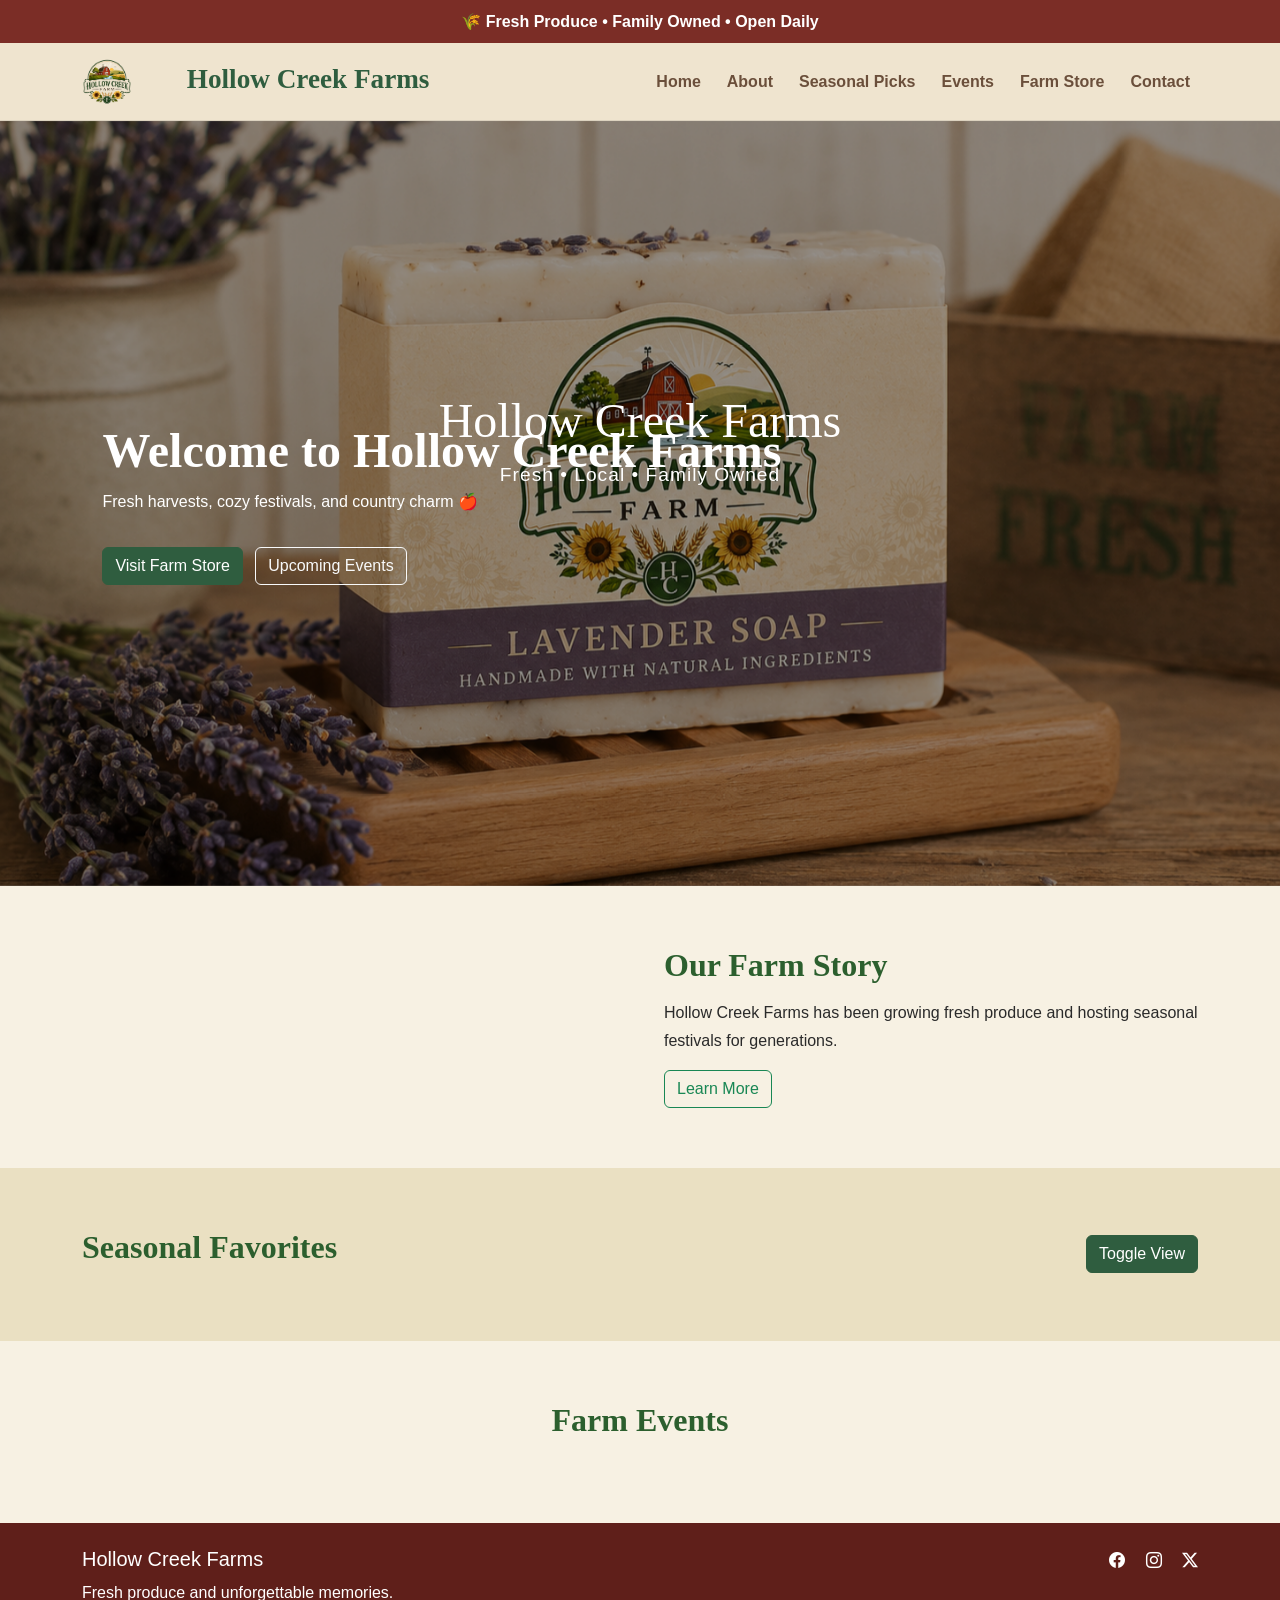
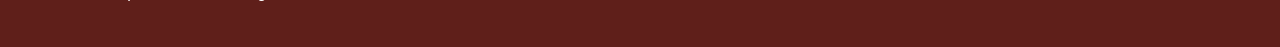
==== index.html @ d4c2c678 "idk modal broken" ====
<!doctype html>
<html lang="en" data-bs-theme="light">

<head>
    <meta charset="utf-8" />
    <meta name="viewport" content="width=device-width, initial-scale=1" />
    <title>Hollow Creek Farms</title>

    <!-- Bootstrap -->
    <link href="https://cdn.jsdelivr.net/npm/bootstrap@5.3.8/dist/css/bootstrap.min.css" rel="stylesheet">

    <!-- Bootstrap Icons -->
    <link rel="stylesheet" href="https://cdn.jsdelivr.net/npm/bootstrap-icons@1.11.3/font/bootstrap-icons.min.css">

    <!-- Custom CSS -->
    <link rel="stylesheet" href="styles.css">
</head>

<body>
    <div id="splashScreen">

    <div class="splashContent">
        <h1> Hollow Creek Farms</h1>
        <p>Fresh • Local • Family Owned</p>
    </div>

</div>

<header id="mainHeader">

    <div id="topBanner" class="text-center py-2 text-white">
        🌾 Fresh Produce • Family Owned • Open Daily
    </div>

    <nav id="mainNavbar" class="navbar navbar-expand-lg">
        <div class="container">
  
            <a class="navbar-brand fw-bold" href="#"> <img class="me-5 ms-0" src="Logos/main-logo-bg.png" alt="Logo" height="50"> Hollow Creek Farms
                
            </a>

            <button class="navbar-toggler" data-bs-toggle="collapse" data-bs-target="#navbarLinks">
                <span class="navbar-toggler-icon"></span>
            </button>

            <div class="collapse navbar-collapse" id="navbarLinks">

                <ul class="navbar-nav ms-auto">

                    <li class="nav-item"><a class="nav-link navBtn" href="farm.html">Home</a></li>
                    <li class="nav-item"><a class="nav-link navBtn" href="about.html">About</a></li>
                    <li class="nav-item"><a class="nav-link navBtn" href="#seasonalSection">Seasonal Picks</a></li>
                    <li class="nav-item"><a class="nav-link navBtn" href="activities.html">Events</a></li>
                    <li class="nav-item"><a class="nav-link navBtn" href="store.html">Farm Store</a></li>
                    <li class="nav-item"><a class="nav-link navBtn" href="contact.html">Contact</a></li>

                </ul>

            </div>
        </div>
    </nav>

</header>

<main>

<!-- HERO -->
<section id="heroSection">

    <div id="carouselId" class="carousel slide" data-bs-ride="carousel">

        <div class="carousel-inner">

            <div class="carousel-item active">
                <img src="soap.png" class="d-block w-100" alt="">
            </div>

            <div class="carousel-item">
                <img src="old-lady.png" class="d-block w-100" alt="">
            </div>

            <div class="carousel-item">
                <img src="images/farm3.jpg" class="d-block w-100" alt="">
            </div>

        </div>

    </div>

    <div id="heroOverlay"></div>

    <div id="heroContent">

        <h1>Welcome to Hollow Creek Farms</h1>

        <p>Fresh harvests, cozy festivals, and country charm 🍎</p>

        <div class="mt-3">
            <button class="btn btn-success me-2">Visit Farm Store</button>
            <button class="btn btn-outline-light">Upcoming Events</button>
        </div>

    </div>

</section>

<!-- ABOUT -->
<section id="aboutSection">
    <div class="container">

        <div class="row align-items-center g-5">

            <div class="col-lg-6">
                <img src="https://images.unsplash.com/photo-1500937386664-56d1dfef3854?q=80&w=1200"
                     class="img-fluid rounded shadow"
                     alt="">
            </div>

            <div class="col-lg-6">
                <h2 class="sectionTitle">Our Farm Story</h2>
                <p>
                    Hollow Creek Farms has been growing fresh produce and hosting seasonal festivals for generations.
                </p>
                <button class="btn btn-outline-success">Learn More</button>
            </div>

        </div>

    </div>
</section>

<!-- SEASONAL -->
<section id="seasonalSection">

    <div class="container">

        <div class="d-flex justify-content-between align-items-center mb-4">

            <h2 class="sectionTitle">Seasonal Favorites</h2>

            <button id="toggleSeasonalBtn" class="btn btn-success">
                Toggle View
            </button>

        </div>

        <div class="row g-4" id="seasonalContainer"></div>

    </div>

</section>

<!-- EVENTS -->
<section id="eventsSection">

    <div class="container">

        <h2 class="sectionTitle text-center mb-5">
            Farm Events
        </h2>

        <div class="row g-4" id="eventCards"></div>

    </div>

</section>

</main>

<footer id="mainFooter" class="text-white py-4">

    <div class="container">

        <div class="row">

            <div class="col-md-6">
                <h5>Hollow Creek Farms</h5>
                <p>Fresh produce and unforgettable memories.</p>
            </div>

            <div class="col-md-6 text-end">
                <i class="bi bi-facebook me-3"></i>
                <i class="bi bi-instagram me-3"></i>
                <i class="bi bi-twitter-x"></i>
            </div>

        </div>

    </div>

</footer>

<script src="https://cdn.jsdelivr.net/npm/bootstrap@5.3.8/dist/js/bootstrap.bundle.min.js"></script>
<script src="items.js"></script>
<script src="script.js"></script>

</body>
</html>
---- styles.css ----
/* ================================
   BASE THEME (SOFT FARM STYLE)
================================ */

body {
    font-family: "Trebuchet MS", sans-serif;
    background: #f7f1e3;
    color: #2a2a2a;
    line-height: 1.7;
}

html {
    scroll-behavior: smooth;
}

/* ================================
   TOP BANNER
================================ */

#topBanner {
    background: #7b2d26;
    font-weight: bold;
}

/* ================================
   NAVBAR
================================ */

#mainNavbar {
    background: #efe4cf;
    border-bottom: 1px solid rgba(0,0,0,0.08);
}

.navbar-brand {
    color: #2f5d3f !important;
    font-size: 1.7rem;
}

.navBtn {
    color: #6b4f3b !important;
    font-weight: 600;
    margin-left: 10px;
    position: relative;
}

.navBtn:hover {
    color: #7b2d26 !important;
}

/* ================================
   HERO
================================ */

#heroSection {
    position: relative;
    height: 85vh;
    overflow: hidden;
}

#carouselId {
    position: absolute;
    inset: 0;
    z-index: 1;
}

#carouselId img {
    width: 100%;
    height: 85vh;
    object-fit: cover;
}

#heroOverlay {
    position: absolute;
    inset: 0;
    background: rgba(0,0,0,0.4);
    z-index: 2;
}

#heroContent {
    position: relative;
    z-index: 3;

    height: 100%;
    display: flex;
    flex-direction: column;
    justify-content: center;

    /* LEFT ALIGN RESTORED */
    align-items: flex-start;
    text-align: left;

    padding-left: 8%;
    color: white;
}

#heroContent h1 {
    font-size: 3rem;
    font-weight: bold;
}

/* ================================
   SECTIONS
================================ */

#aboutSection,
#seasonalSection,
#eventsSection {
    padding: 60px 0;
}

.sectionTitle {
    color: #2f5d3f;
    font-weight: bold;
    margin-bottom: 15px;
}

/* ================================
   CARDS
================================ */

.card {
    border: none;
    border-radius: 18px;
    overflow: hidden;
    box-shadow: 0 4px 12px rgba(0,0,0,0.12);
    transition: 0.3s ease;
}

.card:hover {
    transform: translateY(-6px);
}

.card img {
    height: 240px;
    object-fit: cover;
}

.card-title {
    color: #2f5d3f;
    font-weight: bold;
}

/* ================================
   SECTIONS COLORS
================================ */

#seasonalSection {
    background: #eae0c2;
}

#eventsSection {
    background: #f7f1e3;
}

/* ================================
   BUTTONS
================================ */

.btn-success {
    background: #2f5d3f;
    border-color: #2f5d3f;
}

.btn-success:hover {
    background: #4f7d5f;
    border-color: #4f7d5f;
}

/* ================================
   FOOTER
================================ */

#mainFooter {
    background: #5f1f1a;
}

#mainFooter i {
    cursor: pointer;
    transition: 0.3s ease;
}

#mainFooter i:hover {
    transform: scale(1.2);
    color: #d4a017;
}
/* =========================
   TYPOGRAPHY RESTORE (REQUESTED)
========================= */

body {
    font-family: "Lato", Arial, sans-serif;
}

/* Headings = classic farm elegance */
h1, h2, h3, .sectionTitle {
    font-family: "Playfair Display", serif;
}

/* Keep left-aligned “identity feel” */
.navbar-brand {
    text-align: left;
    font-family: "Playfair Display", serif;
}

/* =========================
   HERO (CONTACT PAGE)
========================= */

.pageHero {
    min-height: 45vh;
    background: linear-gradient(
        rgba(44, 95, 46, 0.75),
        rgba(139, 37, 0, 0.55)
    ),
    url("https://images.unsplash.com/photo-1500937386664-56d1dfef3854?q=80&w=1600&auto=format&fit=crop");

    background-size: cover;
    background-position: center;

    padding: 80px 20px;
}

/* =========================
   INFO / FORM CARDS
========================= */

.infoCard,
.formCard {
    background: var(--color-parchment, #EDE0C4);
    border-radius: 16px;
    box-shadow: var(--shadow-soft, 0 4px 12px rgba(0,0,0,0.12));
}

/* =========================
   SECTION TITLE (ENHANCED)
========================= */

.sectionTitle {
    color: var(--color-forest, #2C5F2E);
    font-weight: 700;
    margin-bottom: 15px;
}

/* =========================
   FORM STYLING
========================= */

.form-control {
    border-radius: 10px;
    border: 1px solid rgba(0,0,0,0.15);
    padding: 10px;
}

.form-control:focus {
    border-color: var(--color-meadow, #5A7A3A);
    box-shadow: 0 0 0 0.2rem rgba(90, 122, 58, 0.2);
}

/* =========================
   SOCIAL ICON STYLE
========================= */

.socials i {
    color: var(--color-forest, #2C5F2E);
    margin-right: 6px;
}

/* =========================
   NAV IMPROVEMENTS (SUBTLE POLISH)
========================= */

.navBtn {
    font-weight: 600;
    position: relative;
}

.navBtn:hover {
    color: var(--color-barn-red, #8B2500) !important;
}

/* underline animation */
.navBtn::after {
    content: "";
    position: absolute;
    left: 0;
    bottom: -3px;
    width: 0%;
    height: 2px;
    background: var(--color-barn-red, #8B2500);
    transition: 0.3s ease;
}

.navBtn:hover::after {
    width: 100%;
}
/* ================================
   CIRCLE CARD LAYOUT
================================ */

.circle-card {
    display: flex;
    flex-wrap: wrap;
    gap: 1.5rem;
    justify-content: flex-start; /* or center if you prefer */
}

/* Each individual circle */
.circle-item {
    position: relative;
    width: 220px;
    height: 220px;
    border-radius: 50%;
    overflow: hidden;
    flex: 0 0 auto; /* prevents Bootstrap col-4 from stretching it */
}

/* Image inside the circle */
.circle-item img {
    width: 100%;
    height: 100%;
    object-fit: cover;
    border-radius: 50%;
        transform: scale(1.1);
        
}
.face-left {
    object-position: 0% center;
}
.circle-item {
    position: relative;
    overflow: hidden;
}

/* =========================
   OVERLAY FIX (HOVER REVEAL)
========================= */

.overlay {
    position: absolute;
    inset: 0;

    background: rgba(0, 0, 0, 0.65);

    display: flex;
    flex-direction: column;
    justify-content: center;
    align-items: center;

    opacity: 0;
    transition: opacity 0.3s ease;

    border-radius: 50%;
}

/* THIS is what you're missing */
.circle-item:hover .overlay {
    opacity: 1;
}
/* ================================
   EXPLORE FARM PAGE (MAP THEME)
================================ */

#exploreHero {
    background: linear-gradient(
        rgba(47, 93, 63, 0.75),
        rgba(123, 45, 38, 0.55)
    ),
    url("https://images.unsplash.com/photo-1500595046743-cd271d694d30?q=80&w=1600&auto=format&fit=crop");

    background-size: cover;
    background-position: center;

    color: white;
    padding: 90px 20px;
    text-align: center;
}

#exploreHero h1 {
    font-family: "Playfair Display", serif;
    font-size: 3rem;
    font-weight: bold;
}

/* ================================
   FARM MAP CARD
================================ */

.mapCard {
    border-radius: 20px;
    overflow: hidden;
    background: #efe4cf;
    box-shadow: 0 6px 18px rgba(0,0,0,0.15);
    transition: transform 0.3s ease;
}

.mapCard:hover {
    transform: scale(1.01);
}

.mapPlaceholder {
    height: 450px;
    background: linear-gradient(
        135deg,
        #eae0c2,
        #f7f1e3
    );

    display: flex;
    align-items: center;
    justify-content: center;

    text-align: center;
    border-radius: 20px;
}

/* Map Image Container - Makes image fill the card */
.map-image-container {
    width: 100%;
    height: 500px;
    overflow: hidden;
    display: block;
}

.map-image-container img {
    width: 100%;
    height: 100%;
    object-fit: cover;
    display: block;
}

/* ================================
   DIRECTIONS SECTION
================================ */

.directionsBox {
    background: #efe4cf;
    border-radius: 18px;
    padding: 25px;
    box-shadow: 0 4px 14px rgba(0,0,0,0.12);
}

.directionsList .list-group-item {
    background: transparent;
    border: none;
    border-bottom: 1px dashed rgba(0,0,0,0.15);
    padding-left: 0;
    color: #6b4f3b;
}

/* ================================
   FEATURED AREAS (CARDS)
================================ */

.featureCard {
    border-radius: 18px;
    background: #f7f1e3;
    border: none;
    transition: all 0.3s ease;
    box-shadow: 0 4px 12px rgba(0,0,0,0.1);
    text-align: center;
}

.featureCard:hover {
    transform: translateY(-6px);
    background: #efe4cf;
}

.featureCard i {
    color: #2f5d3f;
    margin-bottom: 10px;
}

/* ================================
   ACTIVITY CARDS
================================ */

.activityCard {
    background: #ffffff;
    border-radius: 16px;
    border: none;
    box-shadow: 0 4px 12px rgba(0,0,0,0.08);
    transition: 0.3s ease;
}

.activityCard:hover {
    transform: translateY(-5px);
    box-shadow: 0 8px 20px rgba(0,0,0,0.15);
}

/* ================================
   FAQ ACCORDION
================================ */

.accordion-button {
    background: #efe4cf;
    color: #2f5d3f;
    font-weight: 600;
}

.accordion-button:not(.collapsed) {
    background: #2f5d3f;
    color: white;
}

.accordion-item {
    border: none;
    margin-bottom: 10px;
    border-radius: 12px;
    overflow: hidden;
}

/* ================================
   SECTION SPACING (CLEANER LAYOUT)
================================ */

section {
    padding: 70px 0;
}

/* ================================
   ICON STYLING (GLOBAL FARM LOOK)
================================ */

.bi {
    transition: 0.3s ease;
}

.bi:hover {
    transform: scale(1.15);
    color: #7b2d26;
}

/* ================================
   SMALL POLISH
================================ */

.shadow-soft {
    box-shadow: 0 4px 12px rgba(0,0,0,0.10);
}

.rounded-xl {
    border-radius: 20px;
}
/* ================================
   SPLASH SCREEN
================================ */

#splashScreen {
    position: fixed;
    inset: 0;
    /* background: #2f5d3f; farm green */
    background: url("https://cdn.stocksnap.io/img-thumbs/280h/sunflowers-farm_MTDPG5UVK0.jpg") center/cover no-repeat;
    color: white;

    display: flex;
    align-items: center;
    justify-content: center;

    text-align: center;

    z-index: 9999;

    opacity: 1;
    transition: opacity 1.2s ease, visibility 1.2s ease;
}

/* when hidden */
#splashScreen.fade-out {
    opacity: 0;
    visibility: hidden;
}

.splashContent h1 {
    font-size: 3rem;
    font-family: "Playfair Display", serif;
}

.splashContent p {
    font-size: 1.2rem;
    margin-top: 10px;
    letter-spacing: 1px;
}
.splashContent {
    animation: popIn 1s ease;
}

@keyframes popIn {
    from { transform: scale(0.8); opacity: 0; }
    to { transform: scale(1); opacity: 1; }
}

.map {
    height: 500px;
     background-size: cover; 
width:500px;
}
.hold {
    height: 500px;
     background-size: cover;
width:500px;
}
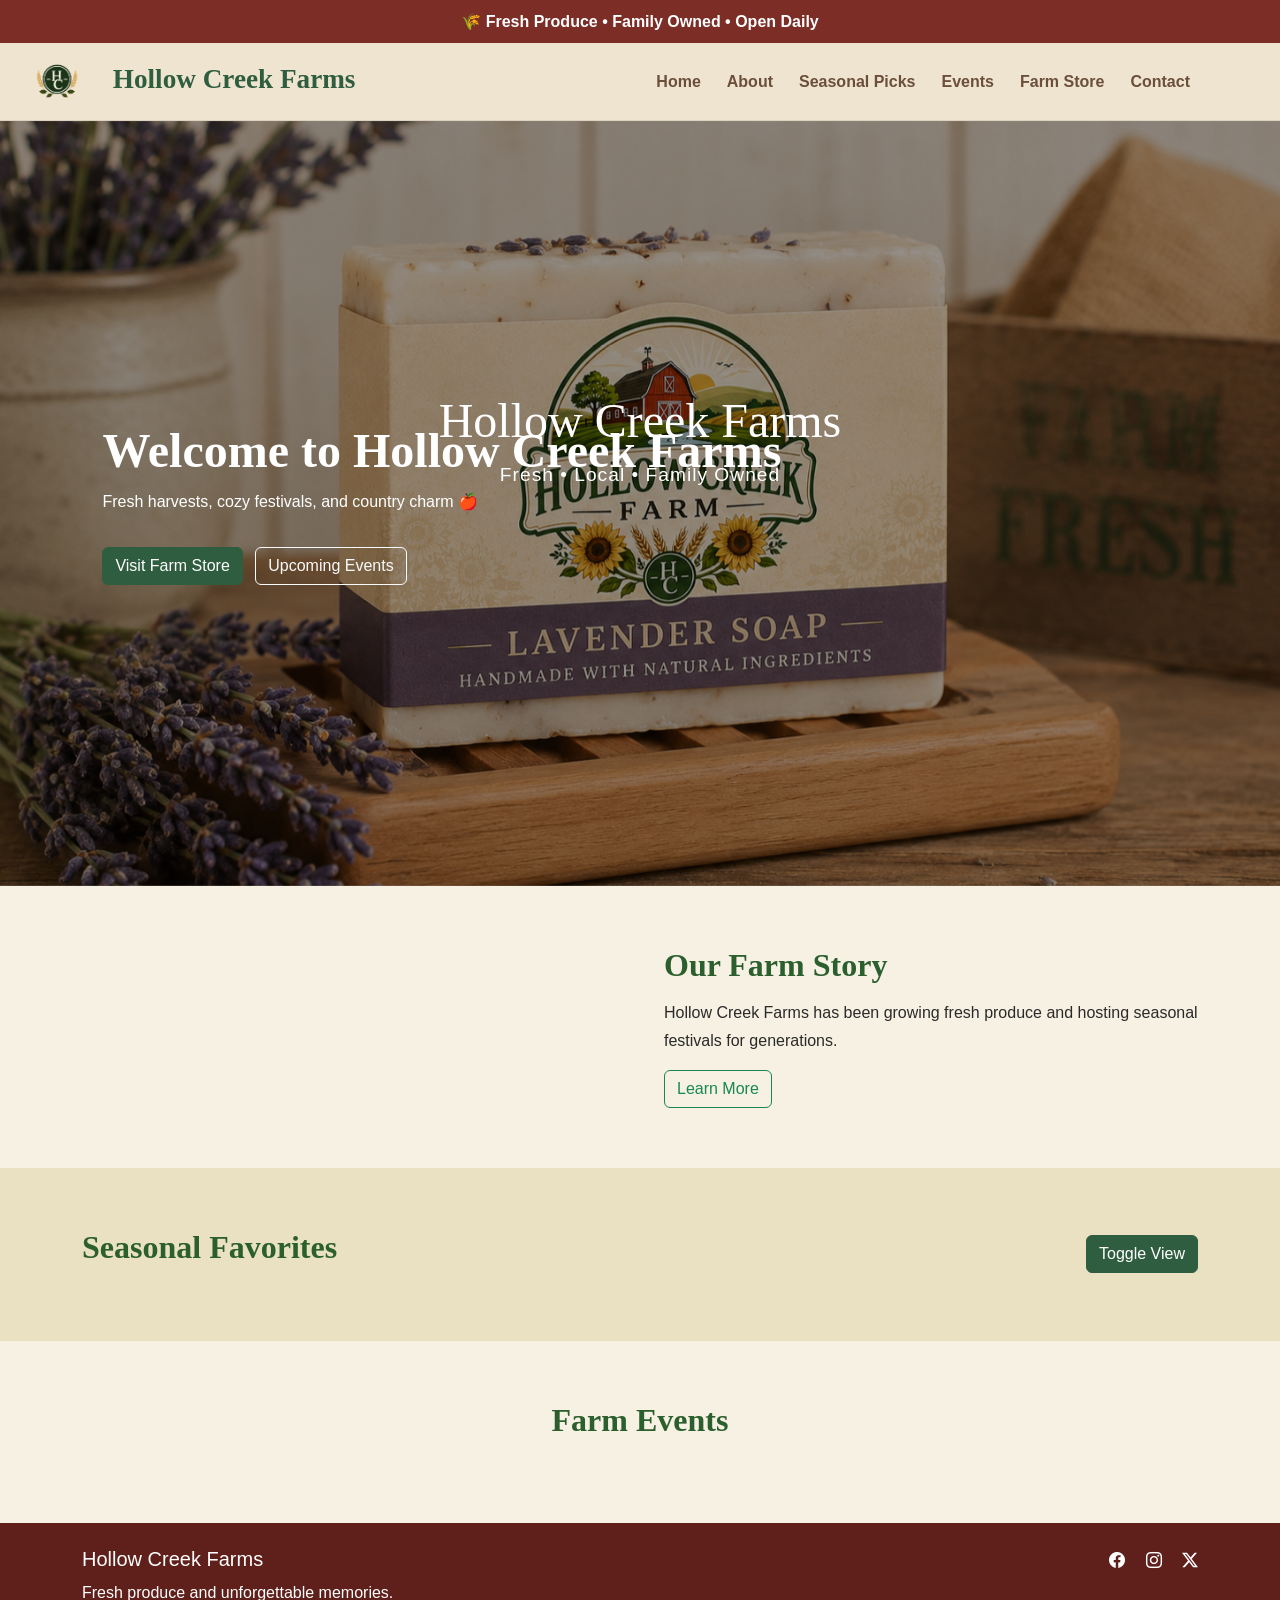
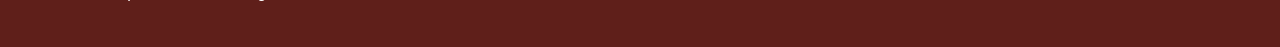
==== commit 0c9b8632: "need to do socratic" ====
--- a/index.html
+++ b/index.html
@@ -35,7 +35,7 @@
     <nav id="mainNavbar" class="navbar navbar-expand-lg">
         <div class="container">
   
-            <a class="navbar-brand fw-bold" href="#"> <img class="me-5 ms-0" src="Logos/main-logo-bg.png" alt="Logo" height="50"> Hollow Creek Farms
+            <a class="navbar-brand fw-bold" href="index.html"> <img class="me-4 ms-0 px-0 py-0" src="hclogo.png" alt="Logo" height="50"> Hollow Creek Farms
                 
             </a>
 
@@ -49,7 +49,7 @@
 
                     <li class="nav-item"><a class="nav-link navBtn" href="farm.html">Home</a></li>
                     <li class="nav-item"><a class="nav-link navBtn" href="about.html">About</a></li>
-                    <li class="nav-item"><a class="nav-link navBtn" href="#seasonalSection">Seasonal Picks</a></li>
+                    <li class="nav-item"><a class="nav-link navBtn" href="farm.html">Seasonal Picks</a></li>
                     <li class="nav-item"><a class="nav-link navBtn" href="activities.html">Events</a></li>
                     <li class="nav-item"><a class="nav-link navBtn" href="store.html">Farm Store</a></li>
                     <li class="nav-item"><a class="nav-link navBtn" href="contact.html">Contact</a></li>
--- a/styles.css
+++ b/styles.css
@@ -119,6 +119,7 @@
 ================================ */
 
 .card {
+    width: 100%;
     border: none;
     border-radius: 18px;
     overflow: hidden;
@@ -131,6 +132,7 @@
 }
 
 .card img {
+    width: 100%;
     height: 240px;
     object-fit: cover;
 }
@@ -138,6 +140,10 @@
 .card-title {
     color: #2f5d3f;
     font-weight: bold;
+}
+
+.card-body p:empty {
+    display: none;
 }
 
 /* ================================
@@ -301,8 +307,9 @@
     display: flex;
     flex-wrap: wrap;
     gap: 1.5rem;
-    justify-content: flex-start; /* or center if you prefer */
-}
+    justify-content: center; /* centers the whole grid */
+}
+
 
 /* Each individual circle */
 .circle-item {
@@ -311,7 +318,10 @@
     height: 220px;
     border-radius: 50%;
     overflow: hidden;
-    flex: 0 0 auto; /* prevents Bootstrap col-4 from stretching it */
+    flex: 0 0 220px; /* fixes alignment + prevents overflow */
+    display: flex;
+    justify-content: center;
+    align-items: center;
 }
 
 /* Image inside the circle */
@@ -320,15 +330,14 @@
     height: 100%;
     object-fit: cover;
     border-radius: 50%;
-        transform: scale(1.1);
-        
-}
+    transform: scale(1.08);
+    transition: transform 0.25s ease;
+    cursor: pointer;
+}
+
+/* Special left-positioned face */
 .face-left {
     object-position: 0% center;
-}
-.circle-item {
-    position: relative;
-    overflow: hidden;
 }
 
 /* =========================
@@ -413,20 +422,16 @@
     border-radius: 20px;
 }
 
-/* Map Image Container - Makes image fill the card */
 .map-image-container {
     width: 100%;
-    height: 500px;
-    overflow: hidden;
-    display: block;
 }
 
 .map-image-container img {
     width: 100%;
-    height: 100%;
-    object-fit: cover;
-    display: block;
-}
+    height: auto;
+    object-fit: contain;
+}
+
 
 /* ================================
    DIRECTIONS SECTION
@@ -589,7 +594,7 @@
     to { transform: scale(1); opacity: 1; }
 }
 
-.map {
+/* .map {
     height: 500px;
      background-size: cover; 
 width:500px;
@@ -598,4 +603,217 @@
     height: 500px;
      background-size: cover;
 width:500px;
-}+} */
+
+.row-break {
+  flex-basis: 100%;
+  height: 0;
+}
+/* Specific fix for Sam Calloway's image */
+.sam-img {
+  width: 100%;
+  height: 100%;
+  object-fit: fill;     /* forces stretching instead of cropping */
+  object-position: center;
+  border-radius: 50%;
+  display: block;
+}
+.sam-img {
+  width: 120%;          /* upscale beyond container */
+  height: 120%;
+  object-fit: cover;    /* keeps proportions but zooms in */
+  object-position: center;
+  border-radius: 50%;
+  display: block;
+border:#e51414 solid 20px;
+}
+.circle-item img.sam-img {
+  width: 130% !important;
+  height: 130% !important;
+  object-fit: cover !important;
+  object-position: center;
+  border-radius: 50%;
+  display: block;
+}
+
+
+.card {
+    position: relative; /* REQUIRED */
+    overflow: hidden;   /* keeps overlay inside */
+}
+
+.card-overlay {
+    position: absolute;
+    bottom: 0;
+    left: 0;
+    width: 100%;
+
+    background: rgba(53, 64, 53, 0.45);
+    color: white;
+
+    padding: 20px 12px;
+    text-align: left;
+
+    backdrop-filter: blur(2px);
+    z-index: 3; /* forces it ABOVE the image */
+}
+
+.card img {
+    display: block;
+    width: 100%;
+    height: auto;
+    z-index: 1;
+}
+.card-overlay {
+       /* lifts it above the edge */
+    padding: 10px 10px;
+    border-radius: 4px;
+        /* position left */
+}
+.map-container {
+  position: relative;
+  width: 100%;
+  max-width: 1024px;
+}
+.farm-map {
+  width: 100%;
+  display: block;
+}
+.hotspot {
+  position: absolute;
+  cursor: pointer;
+  border-radius: 50%;
+  background: rgba(255,255,255,0.15);
+  transition: 0.3s ease;
+}
+
+/* Standard sizes converted to % */
+.hotspot.size-sm { width: 4.1%; height: 5.5%; }
+.hotspot.size-md { width: 4.8%; height: 6.4%; }
+.hotspot.size-lg { width: 6.9%; height: 9.2%; }
+
+
+.hotspot:hover {
+  box-shadow: 0 0 20px 10px rgba(255, 215, 0, 0.6);
+}
+.tooltip {
+  position: absolute;
+  top: -40px;
+  left: 50%;
+  transform: translateX(-50%);
+  background: rgba(255, 255, 255, 0.9);
+  border: 1px solid #ccc;
+  padding: 6px 10px;
+  border-radius: 6px;
+  font-size: 0.9em;
+  white-space: nowrap;
+}
+
+/* ================================
+   INTERACTIVE FARM MAP HOTSPOTS
+================================ */
+
+.map-container {
+  position: relative;
+  width: 100%;
+  max-width: 1024px;
+}
+
+.farm-map {
+  width: 100%;
+  display: block;
+  border-radius: 20px;
+}
+
+
+
+/* Tooltip styling */
+.tooltip {
+  position: absolute;
+  top: -45px;
+  left: 50%;
+  transform: translateX(-50%);
+  background: rgba(255, 255, 255, 0.95);
+  border: 1px solid #ccc;
+  padding: 6px 10px;
+  border-radius: 6px;
+  font-size: 0.9em;
+  color: #2f5d3f;
+  white-space: nowrap;
+  box-shadow: 0 2px 6px rgba(0,0,0,0.15);
+  pointer-events: none;
+}
+/* Responsive hotspot sizes */
+.hotspot.size-sm { width: 5.2%; height: 7%; }
+.hotspot.size-md { width: 6.0%; height: 8%; }
+.hotspot.size-lg { width: 8.5%; height: 11%; }
+.hotspot {
+  transform: scale(1.25);
+  border: 2px solid rgba(255, 255, 255, 0.8);
+}
+
+
+.sunflower { top: 25%; left: 9.5%; }
+.sunflower.size-md {}
+
+.strawberry { top: 22%; left: 33%; }
+.strawberry.size-sm {}
+
+.blueberry { top: 22.1%; left: 54%; }
+.blueberry.size-sm {}
+
+.cornmaze { top: 19.9%; left: 76.6%; width: 5.5%; height: 7.3%; }
+
+.pumpkin { top: 38%; left: 77%; }
+.pumpkin.size-md {}
+
+.animalbarn { top: 32%; left: 52%; }
+.animalbarn.size-sm {}
+
+.mainbarn { top: 38%; left: 34%; }
+.mainbarn.size-md {}
+
+.orchard { top: 51%; left: 9%; }
+.orchard.size-md {}
+
+.farmstore { top: 49.6%; left: 31%; }
+.farmstore.size-sm {}
+
+.pavilion { top: 59.2%; left: 40.5%; }
+.pavilion.size-sm {}
+
+.restrooms { top: 52.7%; left: 53%; width: 3.4%; height: 4.6%; }
+
+.picnic { top: 66.8%; left: 56%; }
+.picnic.size-md {}
+
+.pond { top: 52.5%; left: 77.3%; }
+.pond.size-md {}
+
+.creek { top: 74.8%; left: 69.8%; width: 5.5%; height: 7.3%; }
+
+.entrance { top: 82%; left: 4%; }
+.entrance.size-md {}
+
+.parking { top: 82%; left: 24%; }
+.parking.size-md {}
+
+.hayride { top: 59.5%; left: 29.8%; }
+.hayride.size-lg { border-radius: 50%; }
+
+
+
+
+
+/* Optional animated glow for trails */
+@keyframes glowPulse {
+  0%, 100% { box-shadow: 0 0 20px 10px rgba(255, 215, 0, 0.4); }
+  50% { box-shadow: 0 0 30px 15px rgba(255, 215, 0, 0.8); }
+}
+.hayride:hover {
+  animation: glowPulse 1.5s infinite;
+}
+
+.navbar-brand {
+    margin-left: -50px !important;
+}
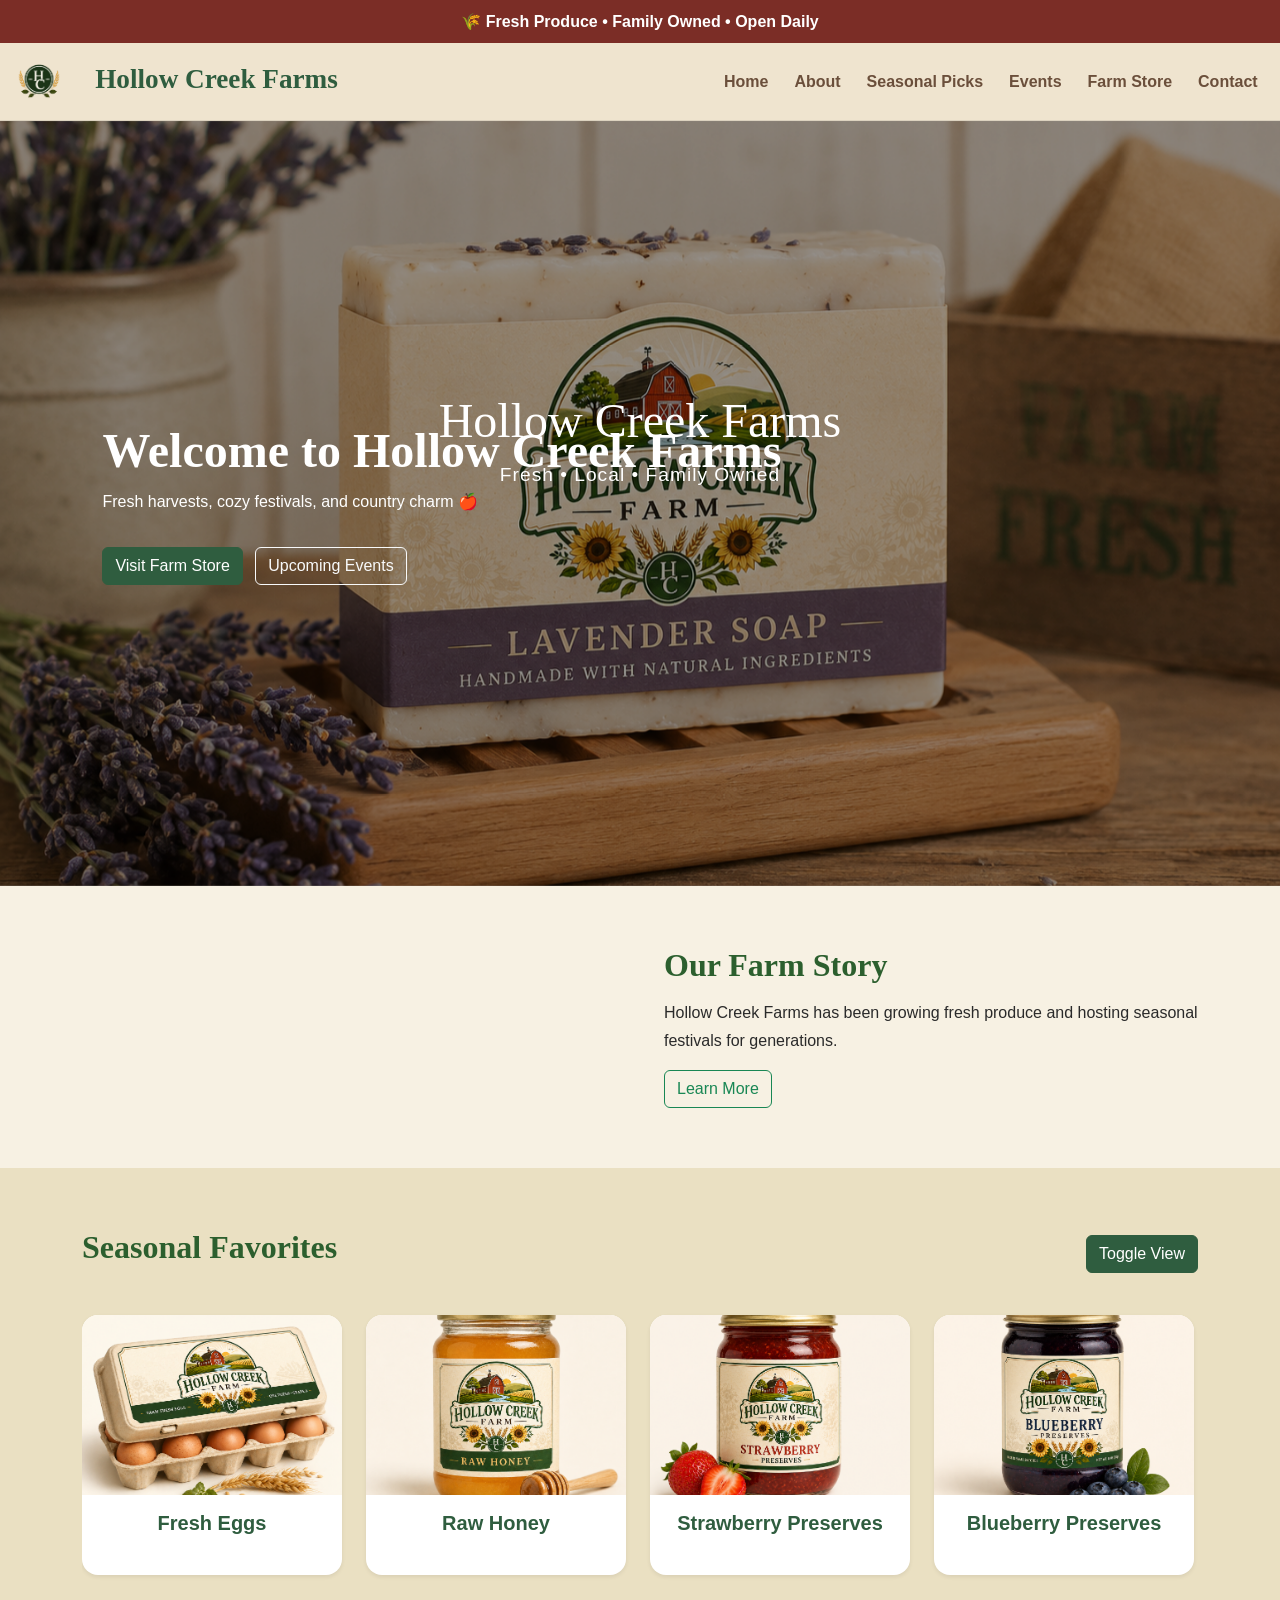
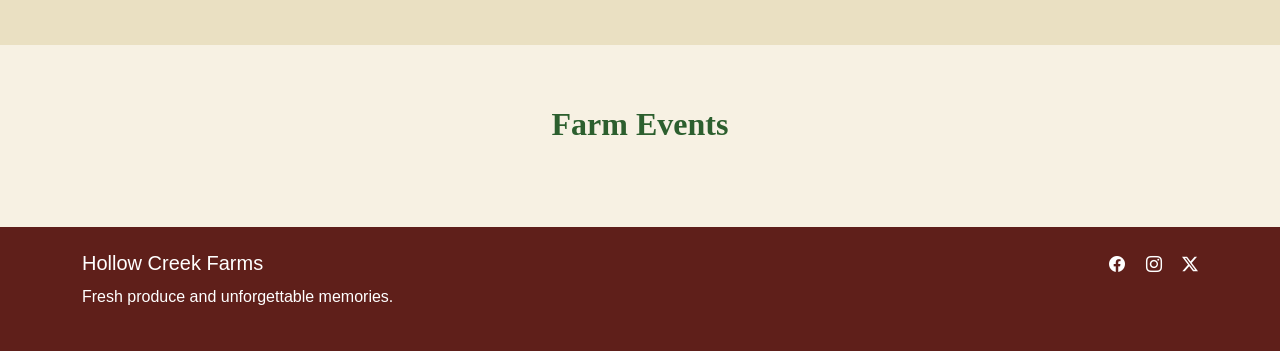
==== commit 9e9d9b65: "about page styled but broken, one of the girls face is too high up for circle, generation missing, i" ====
--- a/index.html
+++ b/index.html
@@ -144,7 +144,9 @@
 
         </div>
 
-        <div class="row g-4" id="seasonalContainer"></div>
+        <div class="seasonal-wrapper">
+    <div id="seasonalTrack" class="card-track"></div>
+</div>
 
     </div>
 
--- a/styles.css
+++ b/styles.css
@@ -31,9 +31,34 @@
     border-bottom: 1px solid rgba(0,0,0,0.08);
 }
 
+#mainNavbar .container {
+    max-width: 100% !important;
+    width: 100%;
+    padding-left: 0.9rem;
+    padding-right: 0.9rem;
+}
+
 .navbar-brand {
     color: #2f5d3f !important;
     font-size: 1.7rem;
+    margin: 0;
+    padding-left: 0;
+}
+
+#mainNavbar .navbar {
+    flex-wrap: wrap;
+}
+
+#mainNavbar .navbar-nav {
+    flex-wrap: wrap;
+}
+
+#mainNavbar .navbar-collapse {
+    justify-content: flex-end;
+}
+
+#mainNavbar .navbar-toggler {
+    margin-left: auto;
 }
 
 .navBtn {
@@ -364,6 +389,7 @@
 /* THIS is what you're missing */
 .circle-item:hover .overlay {
     opacity: 1;
+    color:white;
 }
 /* ================================
    EXPLORE FARM PAGE (MAP THEME)
@@ -715,13 +741,16 @@
 
 .map-container {
   position: relative;
-  width: 100%;
+  display: inline-block;
+  width: auto;
   max-width: 1024px;
 }
 
 .farm-map {
-  width: 100%;
   display: block;
+  width: auto;
+  max-width: 100%;
+  height: auto;
   border-radius: 20px;
 }
 
@@ -813,7 +842,148 @@
 .hayride:hover {
   animation: glowPulse 1.5s infinite;
 }
-
-.navbar-brand {
-    margin-left: -50px !important;
-}
+/* ================================
+   SEASONAL CAROUSEL CARDS
+================================ */
+
+.seasonal-wrapper {
+    overflow: hidden;
+}
+
+.card-track {
+    display: flex;
+    gap: 1.5rem;
+    width: max-content;
+    animation: scrollSeasonal 30s linear infinite;
+    padding: 10px 0;
+}
+
+/* pause on hover */
+.card-track:hover {
+    animation-play-state: paused;
+}
+
+/* each card in carousel */
+.seasonal-card {
+    flex: 0 0 260px;
+}
+
+.seasonal-card .card {
+    border-radius: 16px;
+    overflow: hidden;
+    border: none;
+}
+
+/* smoother image fit */
+.seasonal-card img {
+    height: 180px;
+    object-fit: cover;
+}
+
+/* animation */
+@keyframes scrollSeasonal {
+    from {
+        transform: translateX(0);
+    }
+    to {
+        transform: translateX(-50%);
+    }
+}
+
+.family-tree {
+    display: flex;
+    flex-direction: column;
+    align-items: center;
+    gap: 30px;
+}
+
+/* each generation row */
+.tree-row {
+    display: flex;
+    justify-content: center;
+    width: 100%;
+}
+
+/* couples grouped tightly */
+.couple {
+    display: flex;
+    gap: 80px;
+}
+
+/* children spread wide like reference image */
+.children {
+    justify-content: space-evenly;
+    max-width: 1100px;
+}
+
+/* STRONG vertical connector lines */
+.connector.vertical {
+    width: 4px;              /* thicker line */
+    height: 80px;            /* longer like reference */
+    background: #2f5d3f;     /* darker = more visible */
+    border-radius: 10px;
+    opacity: 0.6;
+}
+
+
+.family-tree {
+    display: flex;
+    flex-direction: column;
+    align-items: center;
+    gap: 30px;
+}
+
+/* generations */
+.tree-row {
+    display: flex;
+    justify-content: center;
+    width: 100%;
+}
+
+.couple {
+    display: flex;
+    gap: 80px;
+}
+
+.children {
+    justify-content: space-evenly;
+    max-width: 1100px;
+}
+
+/* strong connectors like ancestry charts */
+.connector.vertical {
+    width: 5px;
+    height: 90px;
+    background: #2f5d3f;
+    border-radius: 10px;
+    opacity: 0.7;
+}
+
+/* STAFF SECTION NOW FEELS LIKE A “LAYER” */
+.farm-layer {
+    margin-top: 80px;
+    padding-top: 40px;
+    border-top: 3px dashed rgba(47,93,63,0.3);
+}
+
+.staff-grid {
+    display: flex;
+    flex-wrap: wrap;
+    justify-content: center;
+    gap: 25px;
+    margin-top: 20px;
+}
+
+.circle-item {
+    width: 180px;
+    aspect-ratio: 1 / 1;   /* 🔥 this is the key fix */
+    border-radius: 50%;
+    overflow: hidden;
+
+    display: flex;
+    justify-content: center;
+    align-items: center;
+}
+.face-left {
+    object-position: 0% center;
+}
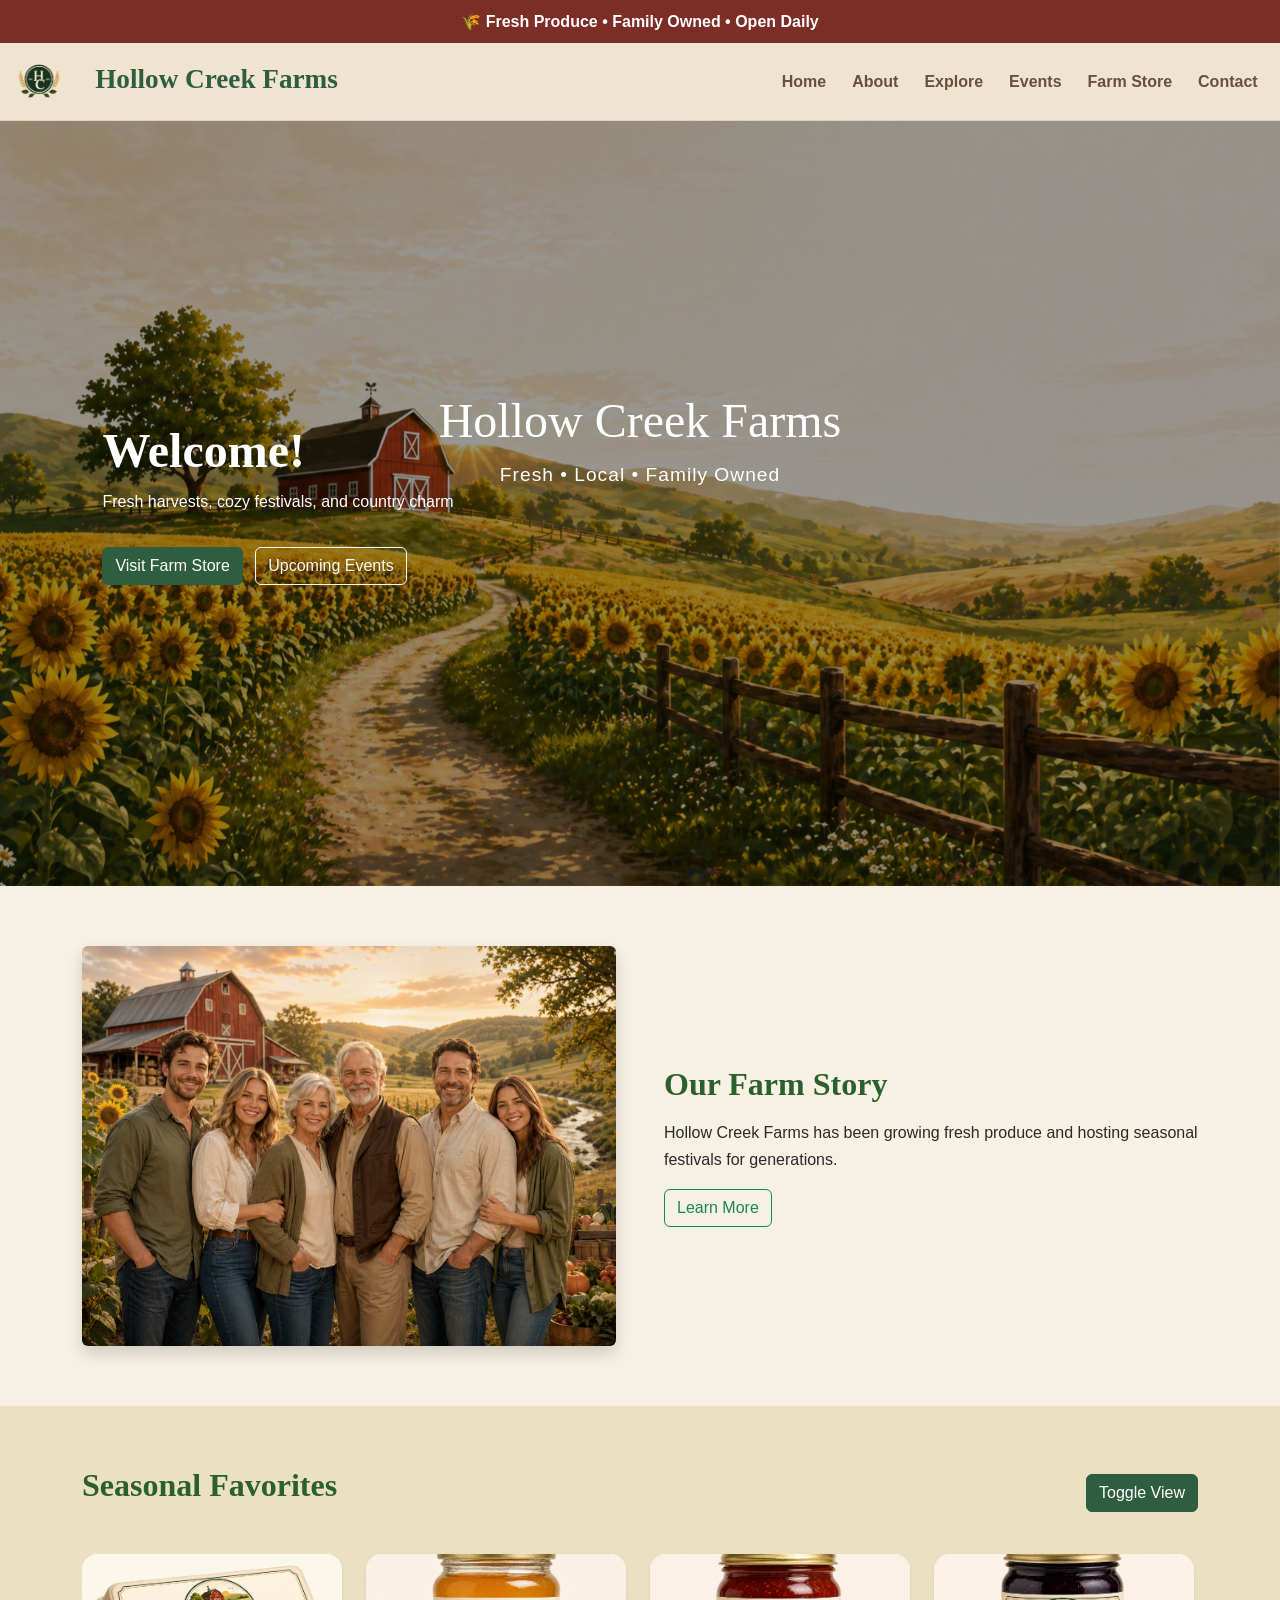
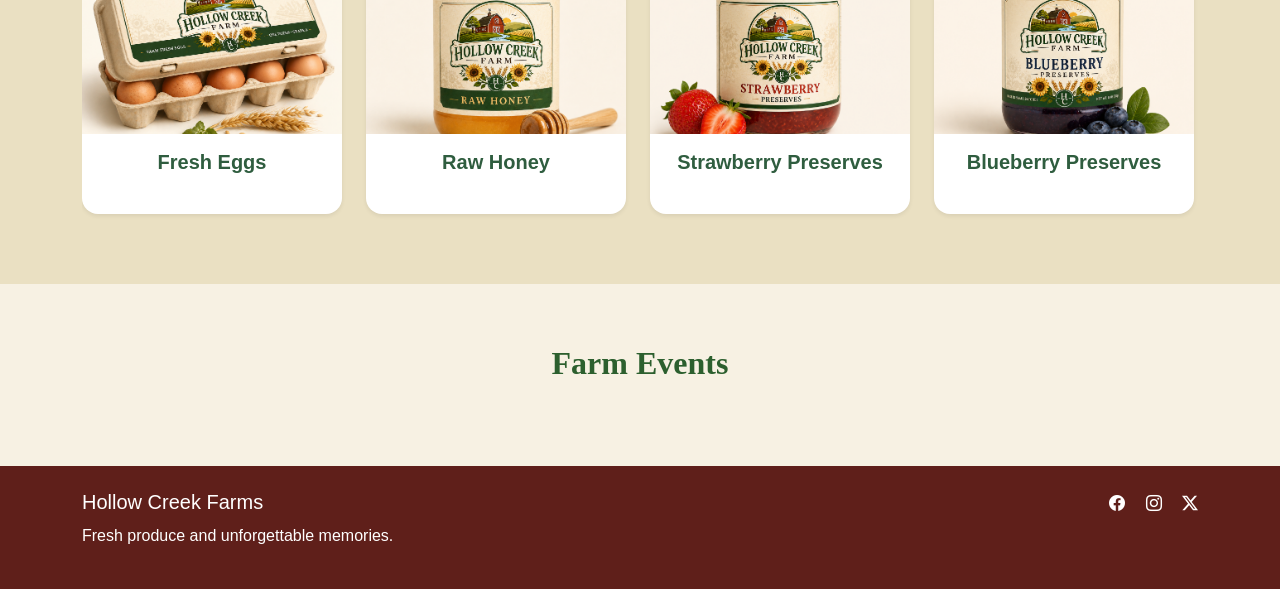
==== commit 121f256d: "why working tree showing" ====
--- a/index.html
+++ b/index.html
@@ -47,9 +47,9 @@
 
                 <ul class="navbar-nav ms-auto">
 
-                    <li class="nav-item"><a class="nav-link navBtn" href="farm.html">Home</a></li>
+                    <li class="nav-item"><a class="nav-link navBtn" href="index.html">Home</a></li>
                     <li class="nav-item"><a class="nav-link navBtn" href="about.html">About</a></li>
-                    <li class="nav-item"><a class="nav-link navBtn" href="farm.html">Seasonal Picks</a></li>
+                    <li class="nav-item"><a class="nav-link navBtn" href="farm.html">Explore</a></li>
                     <li class="nav-item"><a class="nav-link navBtn" href="activities.html">Events</a></li>
                     <li class="nav-item"><a class="nav-link navBtn" href="store.html">Farm Store</a></li>
                     <li class="nav-item"><a class="nav-link navBtn" href="contact.html">Contact</a></li>
@@ -72,15 +72,15 @@
         <div class="carousel-inner">
 
             <div class="carousel-item active">
-                <img src="soap.png" class="d-block w-100" alt="">
+                <img src="Hero Imgs/sunflower-hero.png" class="d-block w-100" alt="">
             </div>
 
             <div class="carousel-item">
-                <img src="old-lady.png" class="d-block w-100" alt="">
+                <img src="Hero Imgs/table-hero.png" class="d-block w-100" alt="">
             </div>
 
             <div class="carousel-item">
-                <img src="images/farm3.jpg" class="d-block w-100" alt="">
+                <img src="Hero Imgs/store-hero.png" class="d-block w-100" alt="">
             </div>
 
         </div>
@@ -91,9 +91,9 @@
 
     <div id="heroContent">
 
-        <h1>Welcome to Hollow Creek Farms</h1>
-
-        <p>Fresh harvests, cozy festivals, and country charm 🍎</p>
+        <h1>Welcome!</h1>
+
+        <p>Fresh harvests, cozy festivals, and country charm </p>
 
         <div class="mt-3">
             <button class="btn btn-success me-2">Visit Farm Store</button>
@@ -111,7 +111,7 @@
         <div class="row align-items-center g-5">
 
             <div class="col-lg-6">
-                <img src="https://images.unsplash.com/photo-1500937386664-56d1dfef3854?q=80&w=1200"
+                <img src="family.png"
                      class="img-fluid rounded shadow"
                      alt="">
             </div>
@@ -167,6 +167,8 @@
 
 </section>
 
+<!-- EXPLORE / QUICK LINKS -->
+<!-- static quick-links removed; previews are injected dynamically -->
 </main>
 
 <footer id="mainFooter" class="text-white py-4">
--- a/styles.css
+++ b/styles.css
@@ -160,6 +160,17 @@
     width: 100%;
     height: 240px;
     object-fit: cover;
+}
+
+/* AI ASSISTED: Event card image hover dimming effect */
+/* Purpose: Dim event images by default, brighten on hover to improve focus and interactivity */
+.event-card-img {
+    filter: brightness(0.68);
+    transition: transform 0.35s ease, filter 0.35s ease;
+}\n
+.card:hover .event-card-img {
+    filter: brightness(1);
+    transform: scale(1.03);
 }
 
 .card-title {
@@ -561,6 +572,9 @@
     color: #7b2d26;
 }
 
+/* Ensure product cart icon stays beneath the badge */
+
+
 /* ================================
    SMALL POLISH
 ================================ */
@@ -697,13 +711,17 @@
         /* position left */
 }
 .map-container {
-  position: relative;
-  width: 100%;
-  max-width: 1024px;
+    position: relative;
+    display: inline-block; /* shrink-wrap to the image */
+    line-height: 0; /* remove inline gap below img */
+    max-width: 1024px; /* don't exceed layout max */
+    padding: 5px; /* make container slightly larger than the image */
+    box-sizing: content-box; /* padding adds extra space around image */
 }
 .farm-map {
-  width: 100%;
-  display: block;
+    display: block;
+    max-width: 100%;
+    height: auto;
 }
 .hotspot {
   position: absolute;
@@ -740,18 +758,19 @@
 ================================ */
 
 .map-container {
-  position: relative;
-  display: inline-block;
-  width: auto;
-  max-width: 1024px;
+    position: relative;
+    display: inline-block; /* shrink-wrap to the contained image */
+    line-height: 0;
+    max-width: 1024px;
+    padding: 5px; /* 5px larger than the image */
+    box-sizing: content-box;
 }
 
 .farm-map {
-  display: block;
-  width: auto;
-  max-width: 100%;
-  height: auto;
-  border-radius: 20px;
+    display: block;
+    max-width: 100%;
+    height: auto;
+    border-radius: 20px;
 }
 
 
@@ -842,7 +861,84 @@
 .hayride:hover {
   animation: glowPulse 1.5s infinite;
 }
-/* ================================
+
+.cart-qty {
+    position: absolute;
+    top: 10px;
+    right: 10px;
+    width: 28px;
+    height: 28px;
+    border-radius: 50%;
+    background: #800020;
+    color: white;
+    display: flex;
+    justify-content: center;
+    align-items: center;
+    font-weight: bold;
+    z-index: 10;
+}
+#cart-icon {
+    position: fixed;
+    right: 20px;
+    top: 50%;
+    transform: translateY(-50%);
+    width: 60px;
+    height: 60px;
+    background: #800020;
+    color: white;
+    border-radius: 50%;
+    display: flex;
+    justify-content: center;
+    align-items: center;
+    font-size: 1.8rem;
+    cursor: pointer;
+    z-index: 9999;
+}
+
+#cart-badge {
+    position: absolute !important;
+    top: -8px !important;
+    right: -8px !important;
+    z-index: 10000 !important;
+    font-size: 0.75rem !important;
+    padding: 0.25rem 0.5rem !important;
+    background: #ff4444 !important;
+    display: none !important;
+    border: 2px solid white !important;
+}
+
+#cart-badge.d-inline-block {
+    display: inline-block !important;
+}
+
+.add-cart {
+    position: absolute;
+    top: 12px;
+    right: 12px;
+
+    width: 42px;
+    height: 42px;
+
+    display: flex;
+    justify-content: center;
+    align-items: center;
+
+    border-radius: 50%;
+    background: rgba(0, 0, 0, 0.65);
+    color: white;
+
+    font-size: 1.3rem;
+    cursor: pointer;
+
+    z-index: 1000;
+}
+
+/* Override global icon hover */
+.add-cart:hover {
+    transform: none;
+    color: white;
+    background: rgba(0, 0, 0, 0.85);
+}/* ================================
    SEASONAL CAROUSEL CARDS
 ================================ */
 
@@ -986,4 +1082,305 @@
 }
 .face-left {
     object-position: 0% center;
+}
+.card {
+    position: relative;
+}
+
+.cart-badge {
+    position: absolute;
+    top: 10px;
+    right: 10px;
+
+    width: 22px;
+    height: 22px;
+
+    background: #800020;
+    color: white;
+
+    border-radius: 50%;
+    font-size: 12px;
+
+    display: flex;
+    align-items: center;
+    justify-content: center;
+
+    font-weight: bold;
+
+    z-index: 999;
+
+    /* hidden by default */
+    opacity: 0;
+    transform: scale(0);
+    pointer-events: none;
+
+    transition: transform 0.2s ease, opacity 0.2s ease;
+}
+
+/* show when it has a value */
+.cart-badge.show {
+    opacity: 1;
+    transform: scale(1);
+    pointer-events: auto;
+}
+
+.cart-badge.pop {
+    animation: badgePop 0.25s ease;
+}
+
+@keyframes badgePop {
+    0% { transform: scale(0.6); }
+    50% { transform: scale(1.4); }
+    100% { transform: scale(1); }
+}
+#seasonIcon {
+    cursor: default;
+    transition: transform .3s ease;
+    user-select: none;
+}
+
+#seasonIcon:hover {
+    transform: rotate(10deg) scale(1.15);
+}
+.season-icon {
+    position: absolute;
+    top: 12px;
+    right: 12px;
+    z-index: 10;
+    font-size: 1.5rem;
+  
+    width: 40px;
+    height: 40px;
+    border-radius: 50%;
+    display: flex;
+    align-items: center;
+    justify-content: center;
+}
+.circle-item img.sam {
+    object-fit: cover;
+    object-position: 50% 65%;
+
+    transform: scale(1.15);
+
+    /* IMPORTANT: keeps scaling anchored properly */
+    transform-origin: center center;
+}
+.circle-item img.sam {
+    object-fit: cover;
+    object-position: 30% 60%;
+
+    transform: scale(1.25);
+    transform-origin: center;
+}
+/* ================================
+   ABOUT PAGE FARM GALLERY STYLE
+================================ */
+
+.generation-section,
+.farm-layer {
+    width: 100%;
+    padding: 80px 20px;
+    display: flex;
+    flex-direction: column;
+    align-items: center;
+}
+
+/* ================================
+   WOODEN SIGN TITLE (KEY FEATURE)
+================================ */
+
+.wood-sign {
+    display: inline-block;
+    padding: 14px 28px;
+    background: linear-gradient(145deg, #8b5a2b, #6f4320);
+    color: #fff;
+    border-radius: 10px;
+    box-shadow: 0 6px 14px rgba(0,0,0,0.25);
+    position: relative;
+    transform: rotate(-1deg);
+    margin-bottom: 40px;
+}
+
+.wood-sign h2 {
+    margin: 0;
+    font-family: "Playfair Display", serif;
+    font-size: 1.6rem;
+    letter-spacing: 0.5px;
+}
+
+/* little nail effect */
+.wood-sign::before,
+.wood-sign::after {
+    content: "";
+    position: absolute;
+    width: 8px;
+    height: 8px;
+    background: #c9b08a;
+    border-radius: 50%;
+    top: 50%;
+    transform: translateY(-50%);
+}
+
+.wood-sign::before {
+    left: 10px;
+}
+
+.wood-sign::after {
+    right: 10px;
+}
+
+/* ================================
+   CIRCLE ROW (CENTERS EVERYTHING)
+================================ */
+
+.circle-row,
+.staff-grid {
+    width: 100%;
+    display: flex;
+    justify-content: center;
+    flex-wrap: wrap;
+    gap: 40px;
+    align-items: center;
+}
+
+/* ================================
+   CIRCLE CARDS (FIXED + CONSISTENT)
+================================ */
+
+.circle-item {
+    width: 190px;
+    height: 190px;
+    border-radius: 50%;
+    overflow: hidden;
+    position: relative;
+
+    display: flex;
+    justify-content: center;
+    align-items: center;
+
+    box-shadow: 0 6px 16px rgba(0,0,0,0.25);
+    transition: transform 0.25s ease;
+}
+
+.circle-item:hover {
+    transform: scale(1.05);
+}
+
+/* image fix */
+.circle-item img {
+    width: 100%;
+    height: 100%;
+    object-fit: cover;
+    border-radius: 50%;
+}
+
+/* ================================
+   OVERLAY (CLEAN + READABLE)
+================================ */
+
+.overlay {
+    position: absolute;
+    inset: 0;
+    background: rgba(0, 0, 0, 0.55);
+
+    display: flex;
+    flex-direction: column;
+    justify-content: center;
+    align-items: center;
+
+    color: white;
+    opacity: 0;
+    transition: opacity 0.3s ease;
+    text-align: center;
+}
+
+.circle-item:hover .overlay {
+    opacity: 1;
+}
+
+/* ================================
+   STAFF SECTION SEPARATION (NOT BOXED)
+================================ */
+
+.farm-layer {
+    margin-top: 40px;
+    border-top: 2px dashed rgba(47,93,63,0.25);
+}
+
+/* ================================
+   GENERATION SPACING (RESPONSIVE CLEANLINESS)
+================================ */
+
+.generation-section {
+    min-height: 40vh;
+}
+
+/* ================================
+   RESPONSIVE FIXES
+================================ */
+
+@media (max-width: 768px) {
+    .circle-item {
+        width: 150px;
+        height: 150px;
+    }
+
+    .wood-sign h2 {
+        font-size: 1.2rem;
+    }
+
+    .circle-row,
+    .staff-grid {
+        gap: 25px;
+    }
+}
+
+@media (max-width: 480px) {
+    .circle-item {
+        width: 130px;
+        height: 130px;
+    }
+}
+/* =========================
+   HARD RESET: TRUE CIRCLE FIX
+========================= */
+
+.circle-item {
+    width: 180px !important;
+    height: 180px !important;
+    aspect-ratio: 1 / 1 !important;
+
+    border-radius: 50% !important;
+    overflow: hidden !important;
+
+    flex: 0 0 180px !important;
+
+    display: flex !important;
+    justify-content: center;
+    align-items: center;
+}
+
+/* image must fully fill circle without distortion */
+.circle-item img {
+    width: 100% !important;
+    height: 100% !important;
+
+    object-fit: cover !important;
+    object-position: center !important;
+
+    display: block;
+}
+
+/* kill any stretching from overlays */
+.overlay {
+    border-radius: 50% !important;
+}
+/* =========================
+   FACE POSITION OVERRIDE (SAFE)
+========================= */
+
+.circle-item img.face-left {
+    object-fit: cover !important;
+    object-position: 5% center !important; /* shifts face left/right */
+    scale: 1.05 !important; /* slight zoom for better framing */
 }
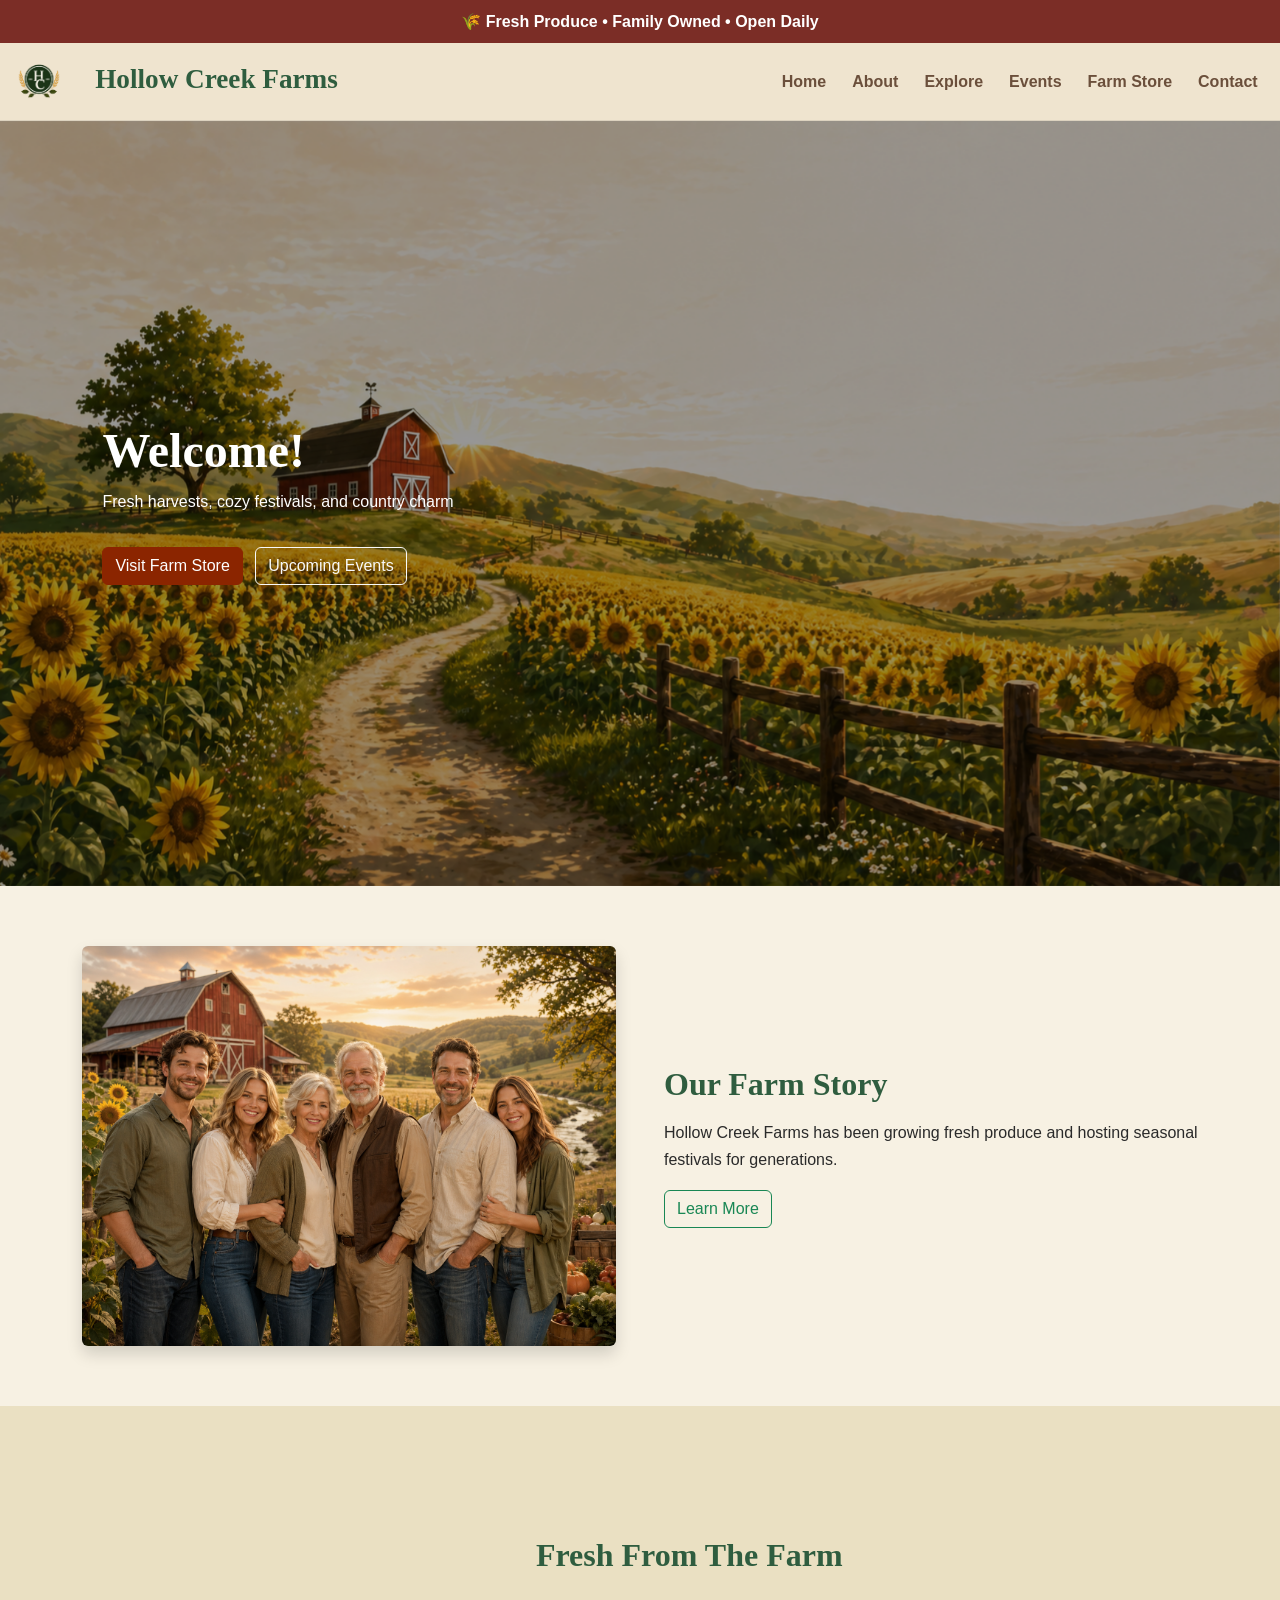
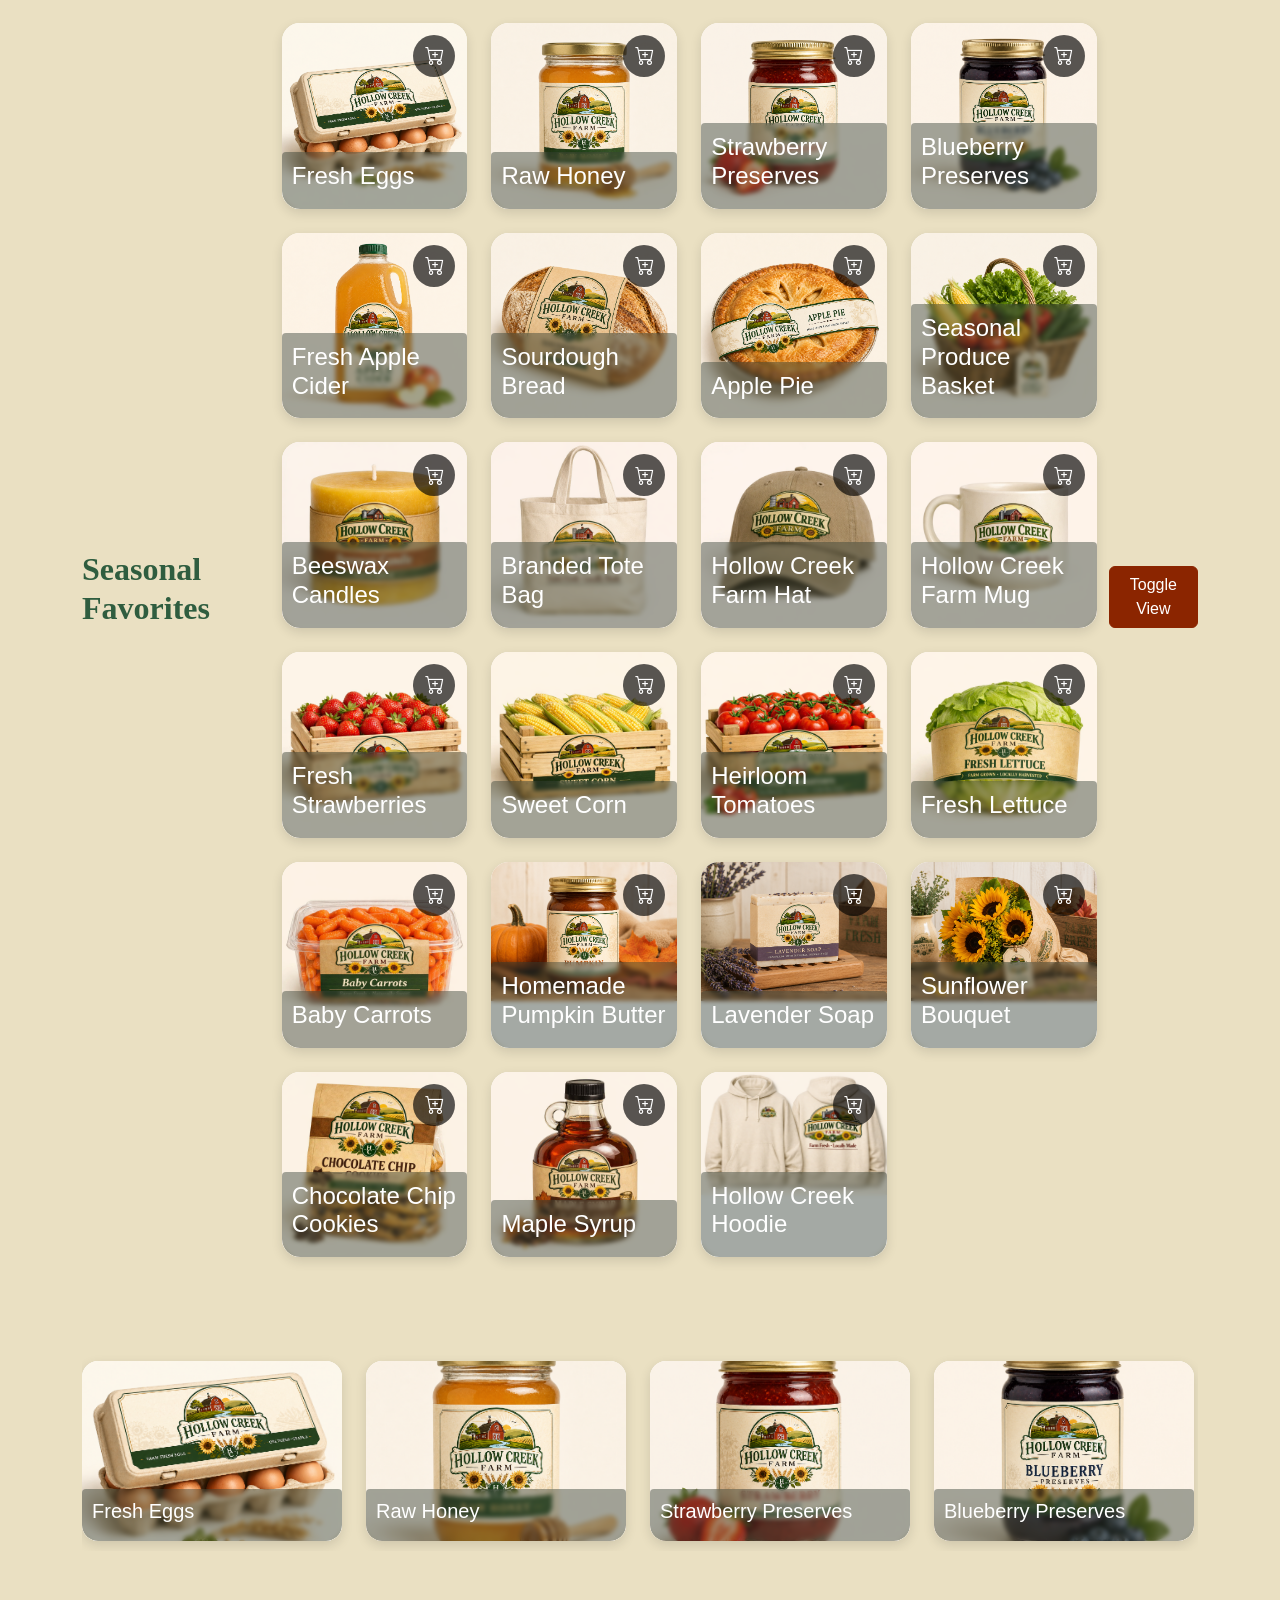
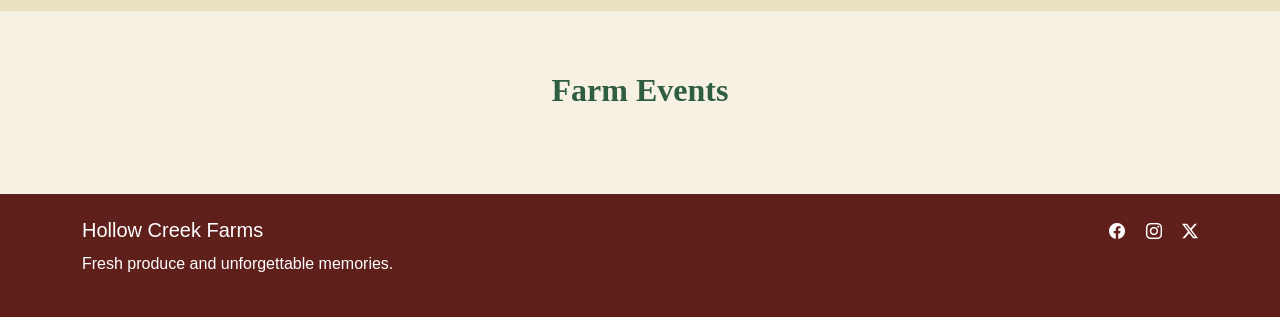
==== commit 82c9df2b: "about page and contact page done (validation and styling)" ====
--- a/index.html
+++ b/index.html
@@ -137,6 +137,22 @@
         <div class="d-flex justify-content-between align-items-center mb-4">
 
             <h2 class="sectionTitle">Seasonal Favorites</h2>
+            <!-- FARM STORE PREVIEW -->
+<section id="storePreviewSection">
+
+    <div class="container">
+
+        <h2 class="sectionTitle text-center mb-5">
+            Fresh From The Farm
+        </h2>
+
+        <div class="row g-4" id="row-items">
+            <!-- JS injects store cards here -->
+        </div>
+
+    </div>
+
+</section>
 
             <button id="toggleSeasonalBtn" class="btn btn-success">
                 Toggle View
--- a/styles.css
+++ b/styles.css
@@ -250,12 +250,7 @@
 
 .pageHero {
     min-height: 45vh;
-    background: linear-gradient(
-        rgba(44, 95, 46, 0.75),
-        rgba(139, 37, 0, 0.55)
-    ),
-    url("https://images.unsplash.com/photo-1500937386664-56d1dfef3854?q=80&w=1600&auto=format&fit=crop");
-
+  
     background-size: cover;
     background-position: center;
 
@@ -1383,4 +1378,398 @@
     object-fit: cover !important;
     object-position: 5% center !important; /* shifts face left/right */
     scale: 1.05 !important; /* slight zoom for better framing */
+}
+/* ================================
+   HOLLOW CREEK FARM MODAL STYLE
+   (centered, smaller, themed)
+================================ */
+
+/* shrink + center modal */
+.modal-dialog {
+    max-width: 520px; /* smaller, cleaner */
+    margin: auto;
+}
+
+/* modal container */
+.modal-content {
+    border-radius: 18px;
+    border: 2px solid rgba(47, 93, 63, 0.25);
+
+    background: #efe4cf; /* parchment farm tone */
+    color: #2a2a2a;
+
+    box-shadow: 0 12px 40px rgba(0, 0, 0, 0.25);
+    font-family: "Playfair Display", serif;
+}
+
+/* header styling */
+.modal-header {
+    background: #2f5d3f; /* forest green */
+    color: white;
+
+    border-bottom: none;
+    border-top-left-radius: 18px;
+    border-top-right-radius: 18px;
+}
+
+/* title */
+.modal-title {
+    font-weight: bold;
+    font-size: 1.3rem;
+}
+
+/* body */
+.modal-body {
+    padding: 20px;
+    font-family: "Lato", Arial, sans-serif;
+    line-height: 1.6;
+}
+
+/* close button fix for contrast */
+.btn-close {
+    filter: invert(1);
+    opacity: 0.9;
+}
+
+/* buttons inside modal */
+.modal .btn-success {
+    background: #2f5d3f;
+    border: none;
+}
+
+.modal .btn-success:hover {
+    background: #4f7d5f;
+}
+
+/* fade-in feel (soft entrance) */
+.modal.fade .modal-dialog {
+    transform: scale(0.95);
+    transition: transform 0.2s ease;
+}
+
+.modal.show .modal-dialog {
+    transform: scale(1);
+}
+/* ================================
+   MODAL BUTTON - BARN RED THEME
+================================ */
+
+.modal .btn-success {
+    background: #8B2500;   /* barn red */
+    border: none;
+    color: white;
+}
+
+.modal .btn-success:hover {
+    background: #a8320a;
+    color: white;
+}
+.card {
+    position: relative;
+}
+
+/* cart icon */
+.add-cart {
+    position: absolute;
+    top: 12px;
+    right: 12px;
+
+    width: 42px;
+    height: 42px;
+
+    display: flex;
+    align-items: center;
+    justify-content: center;
+
+    border-radius: 50%;
+    background: rgba(0, 0, 0, 0.65);
+    color: white;
+
+    font-size: 1.2rem;
+
+    z-index: 10; /* lower than badge */
+}
+
+/* number badge (THIS is what fixes your issue) */
+.cart-badge {
+    position: absolute;
+    top: 6px;
+    right: 6px;
+
+    width: 20px;
+    height: 20px;
+
+    background: #800020;
+    color: white;
+
+    border-radius: 50%;
+
+    display: flex;
+    align-items: center;
+    justify-content: center;
+
+    font-size: 11px;
+    font-weight: bold;
+
+    z-index: 999; /* MUST be higher than icon */
+    pointer-events: none; /* prevents blocking clicks */
+}
+#event-booking {
+    position: relative;
+    z-index: 2;
+}
+
+#event-booking input,
+#event-booking textarea {
+    position: relative;
+    z-index: 3;
+    pointer-events: auto;
+    user-select: text;
+}
+.formCard {
+    position: relative;
+    z-index: 1;
+}
+/* CARD BASE */
+.card {
+    position: relative;
+}
+
+/* CART ICON (always behind badge) */
+.add-cart {
+    position: absolute;
+    top: 12px;
+    right: 12px;
+
+    width: 42px;
+    height: 42px;
+
+    display: flex;
+    align-items: center;
+    justify-content: center;
+
+    border-radius: 50%;
+    background: rgba(0, 0, 0, 0.65);
+    color: white;
+
+    font-size: 1.2rem;
+
+    z-index: 5; /* LOWER than badge */
+}
+
+/* CART NUMBER BADGE (always on top) */
+.cart-badge {
+    position: absolute;
+    top: 4px;
+    right: 4px;
+
+    width: 20px;
+    height: 20px;
+
+    background: #800020;
+    color: white;
+
+    border-radius: 50%;
+
+    display: flex;
+    align-items: center;
+    justify-content: center;
+
+    font-size: 11px;
+    font-weight: bold;
+
+    z-index: 20; /* HIGHER than icon */
+
+    pointer-events: none;
+}
+.pageHero {
+    min-height: 45vh;
+    background:
+    linear-gradient(
+        rgba(47,93,63,.75),
+        rgba(123,45,38,.55)
+    ),
+    url("farm-hero.jpg");
+
+    background-size: cover;
+    background-position: center;
+}
+
+/* Main page background */
+main {
+    background: #f7f1e3;
+}
+
+/* Contact cards */
+.infoCard,
+.formCard {
+    background: #efe4cf;
+    border: 2px solid rgba(47,93,63,.15);
+    border-radius: 18px;
+    box-shadow: 0 6px 16px rgba(0,0,0,.12);
+}
+
+/* Section titles */
+.sectionTitle {
+    color: #2f5d3f;
+    font-weight: 700;
+    margin-bottom: 1rem;
+}
+
+/* Information headings */
+.infoCard h5 {
+    color: #8b2500;
+    font-weight: 700;
+}
+
+/* Labels */
+.form-label {
+    color: #6b4f3b;
+    font-weight: 600;
+}
+
+/* Inputs */
+.form-control {
+    background: #fffdf8;
+    border: 1px solid #d8cdb8;
+    border-radius: 10px;
+    padding: 12px;
+}
+
+.form-control:focus {
+    border-color: #2f5d3f;
+    box-shadow: 0 0 0 .2rem rgba(47,93,63,.15);
+}
+
+/* Event booking section */
+#event-booking {
+    margin-top: 50px;
+}
+
+#event-booking .formCard {
+    background: #f4ead7;
+    border-left: 6px solid #8b2500;
+}
+
+/* Social icons */
+.socials i {
+    color: #2f5d3f;
+    margin-right: 8px;
+}
+
+/* Buttons */
+.btn-success {
+    background: #8b2500;
+    border-color: #8b2500;
+}
+
+.btn-success:hover {
+    background: #a8320a;
+    border-color: #a8320a;
+}
+
+/* Horizontal rules */
+hr {
+    border-color: rgba(47,93,63,.2);
+}
+
+/* Contact info highlights */
+.infoCard strong {
+    color: #2f5d3f;
+}
+.pageHero {
+    min-height: 60vh;
+
+    background:
+        linear-gradient(
+            rgba(0,0,0,0.45),
+            rgba(0,0,0,0.45)
+        ),
+        url("fullfamily.png");
+
+    background-size: cover;
+    background-position: center center;
+    background-repeat: no-repeat;
+
+    display: flex;
+    align-items: center;
+    justify-content: center;
+}
+/* =========================
+   EVENT FILTER BUTTONS
+========================= */
+
+.season-btn,
+.btn.btn-secondary {
+    border: none;
+    border-radius: 30px;
+
+    padding: 12px 24px;
+    margin-bottom: 10px;
+
+    font-weight: 600;
+    letter-spacing: 0.3px;
+
+    transition: all 0.25s ease;
+
+    box-shadow: 0 4px 10px rgba(0,0,0,0.12);
+}
+
+/* All Events button */
+.btn.btn-secondary {
+    background: #7b2d26;
+    color: white;
+}
+
+.btn.btn-secondary:hover {
+    background: #5f1f1a;
+    transform: translateY(-2px);
+}
+
+/* Seasonal buttons */
+.season-btn {
+    background: #efe4cf;
+    color: #2f5d3f;
+    border: 2px solid #2f5d3f;
+}
+
+.season-btn:hover {
+    background: #2f5d3f;
+    color: white;
+    transform: translateY(-2px);
+    box-shadow: 0 6px 14px rgba(47,93,63,0.25);
+}
+
+/* Optional active state if you add JS later */
+.season-btn.active {
+    background: #2f5d3f;
+    color: white;
+    border-color: #2f5d3f;
+}
+
+/* Center button group nicely */
+.container.text-center .season-btn,
+.container.text-center .btn-secondary {
+    min-width: 140px;
+}
+
+/* Mobile */
+@media (max-width: 768px) {
+    .season-btn,
+    .btn.btn-secondary {
+        width: 100%;
+        max-width: 300px;
+        margin: 6px auto;
+        display: block;
+    }
+}
+#seasonFilters {
+    display: none;
+    gap: 10px;
+}
+
+#seasonFilters.show {
+    display: flex;
+    justify-content: center;
+    flex-wrap: wrap;
 }
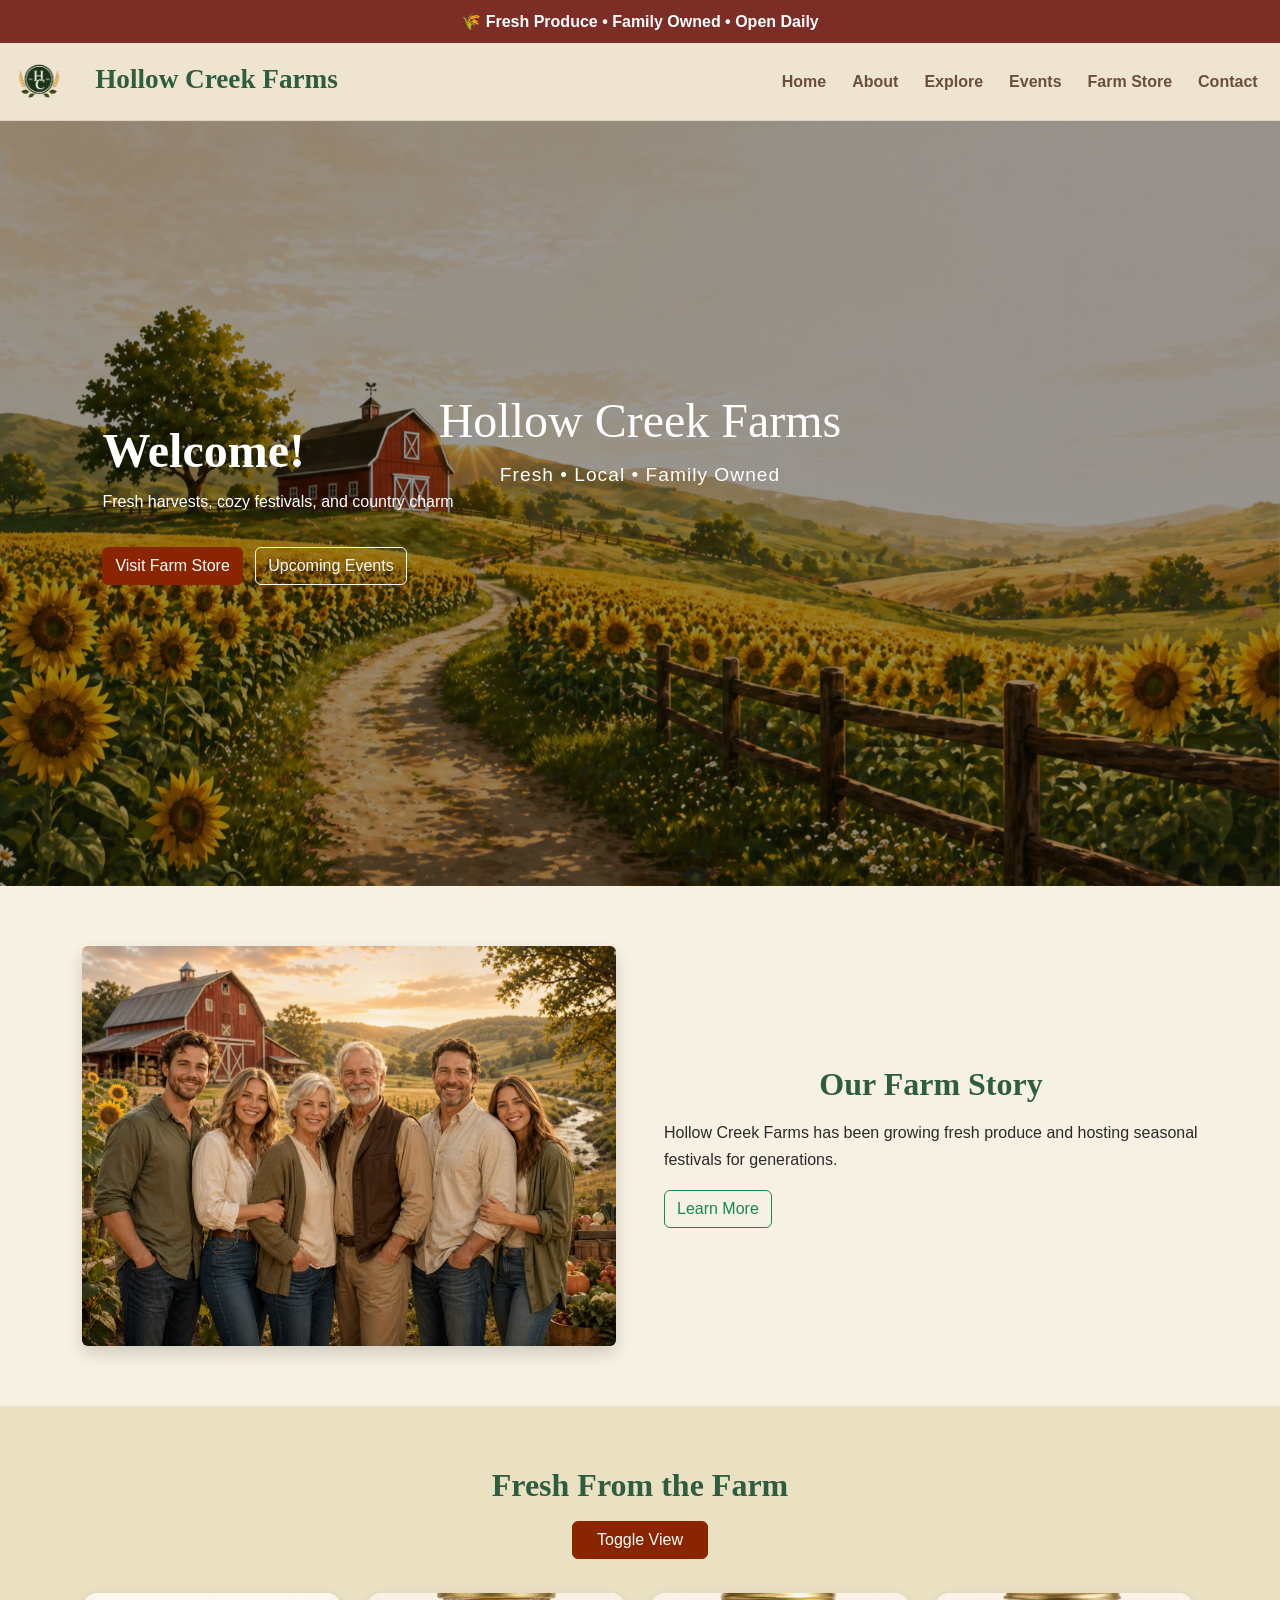
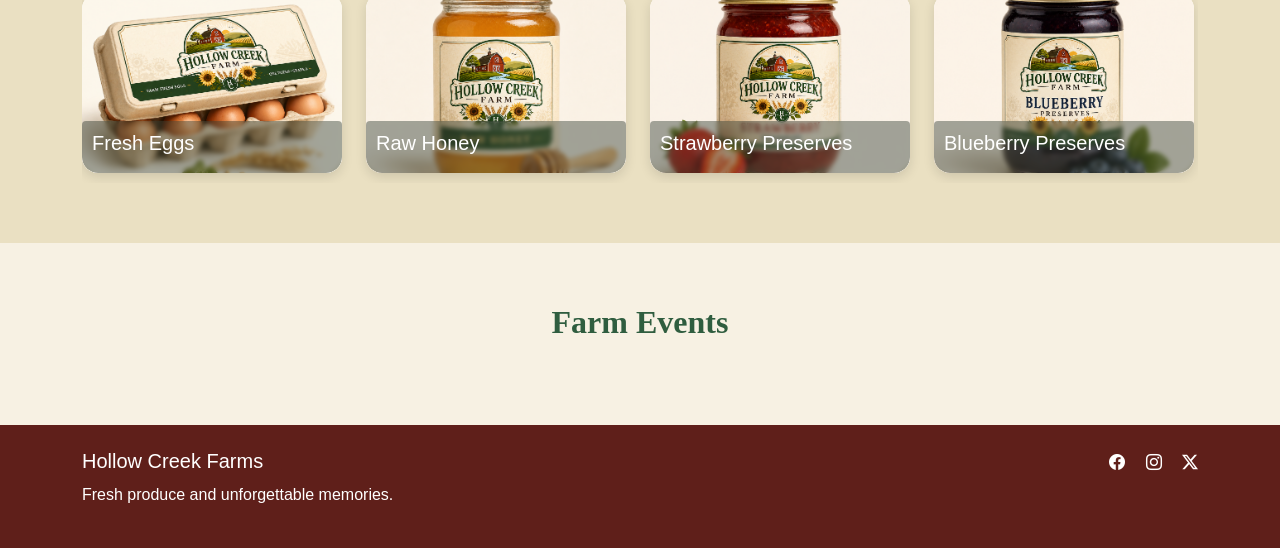
==== commit db62f3ac: "not reloading to new changes" ====
--- a/index.html
+++ b/index.html
@@ -134,31 +134,15 @@
 
     <div class="container">
 
-        <div class="d-flex justify-content-between align-items-center mb-4">
-
-            <h2 class="sectionTitle">Seasonal Favorites</h2>
-            <!-- FARM STORE PREVIEW -->
-<section id="storePreviewSection">
-
-    <div class="container">
-
-        <h2 class="sectionTitle text-center mb-5">
-            Fresh From The Farm
-        </h2>
-
-        <div class="row g-4" id="row-items">
-            <!-- JS injects store cards here -->
-        </div>
-
-    </div>
-
-</section>
-
-            <button id="toggleSeasonalBtn" class="btn btn-success">
-                Toggle View
-            </button>
-
-        </div>
+ <h2 class="sectionTitle text-center w-100">
+    Fresh From the Farm
+</h2>
+
+<div class="text-center mb-4">
+    <button id="toggleSeasonalBtn" class="btn btn-success px-4">
+        Toggle View
+    </button>
+</div>
 
         <div class="seasonal-wrapper">
     <div id="seasonalTrack" class="card-track"></div>
--- a/styles.css
+++ b/styles.css
@@ -1772,4 +1772,50 @@
     display: flex;
     justify-content: center;
     flex-wrap: wrap;
+}
+.sectionTitle {
+    color: #2f5d3f;
+    font-weight: 700;
+    margin-bottom: 1rem;
+    text-align: center;
+    width: 100%;
+}
+.sectionTitle {
+    display: block;
+    width: 100%;
+    text-align: center;
+}
+#cart-icon {
+    position: fixed !important;
+    top: 65% !important;   /* lower than hero */
+    left: 7% !important;
+
+    width: 60px;
+    height: 60px;
+
+    background: #800020;
+    color: white;
+
+    border-radius: 50%;
+    display: flex;
+    justify-content: center;
+    align-items: center;
+
+    font-size: 1.8rem;
+    cursor: pointer;
+    z-index: 9999;
+}
+
+
+.directionsBox {
+    border-radius: 18px;
+    overflow: hidden;
+    box-shadow: 0 6px 16px rgba(0,0,0,0.12);
+    background: #efe4cf;
+    border: 2px solid rgba(47,93,63,.15);
+}
+
+/* makes iframe fill perfectly */
+.directionsBox iframe {
+    display: block;
 }
